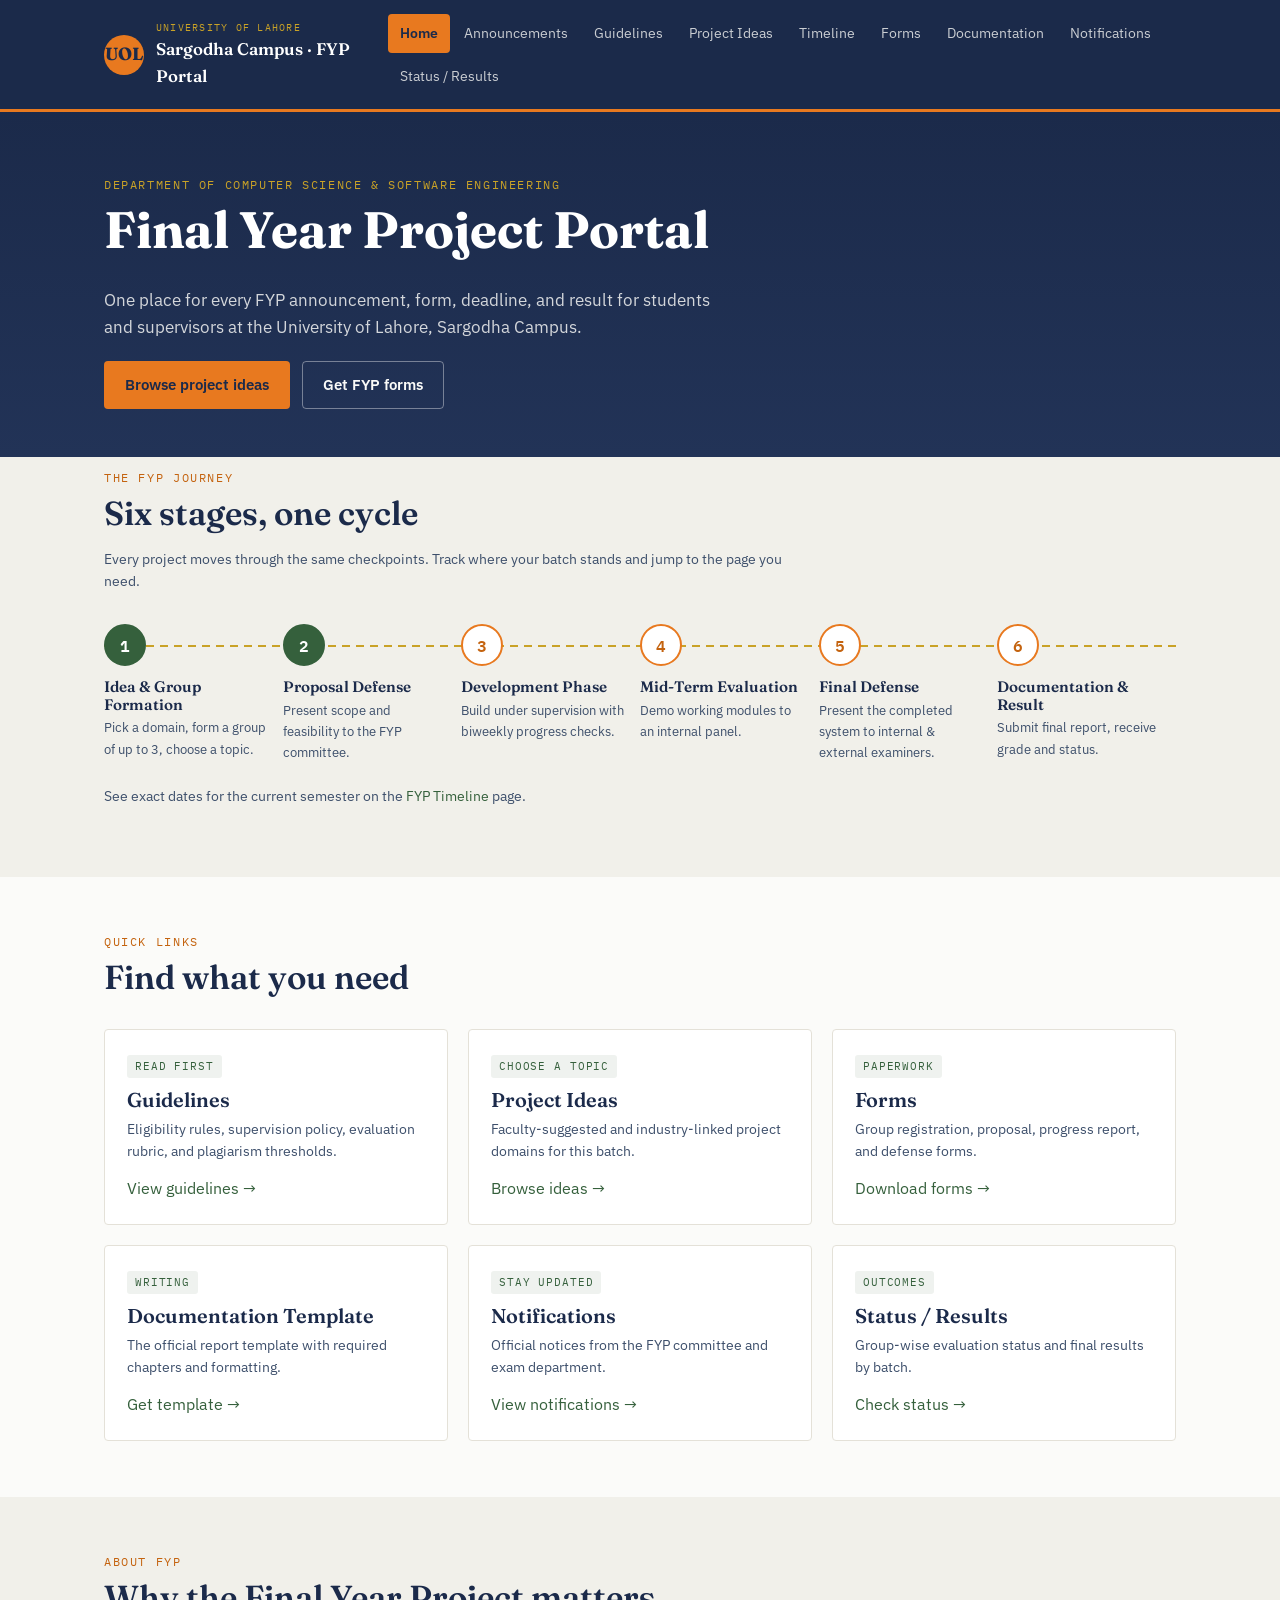
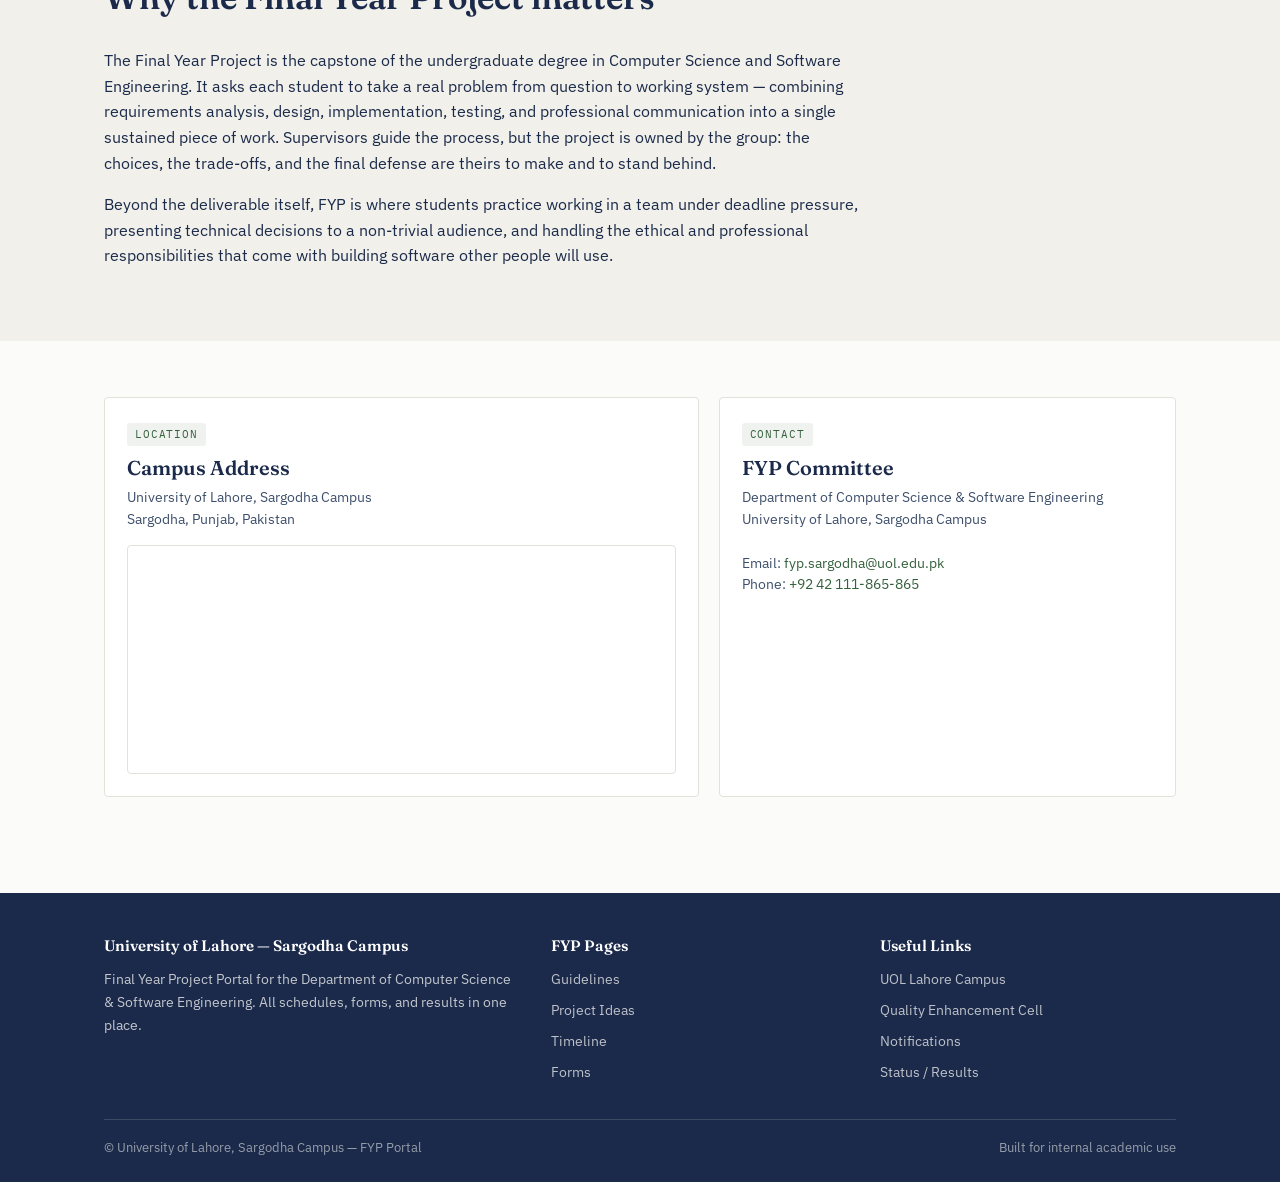
==== index.html @ 2bbf0681 "Add files via upload" ====
<!DOCTYPE html>
<html lang="en">
<head>
<meta charset="UTF-8">
<meta name="viewport" content="width=device-width, initial-scale=1.0">
<title>Final Year Project Portal | University of Lahore, Sargodha Campus</title>
<link rel="stylesheet" href="style.css">
</head>
<body>

<header class="site-header">
  <nav class="nav-bar">
    <a href="index.html" class="brand">
      <span class="brand-mark">UOL</span>
      <span class="brand-text">
        <span class="line1">University of Lahore</span>
        <span class="line2">Sargodha Campus · FYP Portal</span>
      </span>
    </a>
    <ul class="nav-links">
      <li><a href="index.html" class="active">Home</a></li>
      <li><a href="announcements.html">Announcements</a></li>
      <li><a href="guidelines.html">Guidelines</a></li>
      <li><a href="project-ideas.html">Project Ideas</a></li>
      <li><a href="timeline.html">Timeline</a></li>
      <li><a href="forms.html">Forms</a></li>
      <li><a href="documentation-template.html">Documentation</a></li>
      <li><a href="notifications.html">Notifications</a></li>
      <li><a href="results.html">Status / Results</a></li>
    </ul>
  </nav>
</header>

<section class="hero">
  <div class="container">
    <span class="eyebrow">Department of Computer Science &amp; Software Engineering</span>
    <h1>Final Year Project Portal</h1>
    <p class="lead">One place for every FYP announcement, form, deadline, and result for students and supervisors at the University of Lahore, Sargodha Campus.</p>
    <div class="hero-actions">
      <a href="project-ideas.html" class="btn btn-citrus">Browse project ideas</a>
      <a href="forms.html" class="btn btn-outline">Get FYP forms</a>
    </div>
  </div>
</section>

<section class="rail-section section-alt">
  <div class="container">
    <div class="section-head">
      <span class="eyebrow">The FYP journey</span>
      <h2 class="mt-0">Six stages, one cycle</h2>
      <p class="small-note">Every project moves through the same checkpoints. Track where your batch stands and jump to the page you need.</p>
    </div>
    <div class="rail">
      <div class="rail-stage done">
        <div class="rail-node">1</div>
        <h4>Idea &amp; Group Formation</h4>
        <p>Pick a domain, form a group of up to 3, choose a topic.</p>
      </div>
      <div class="rail-stage done">
        <div class="rail-node">2</div>
        <h4>Proposal Defense</h4>
        <p>Present scope and feasibility to the FYP committee.</p>
      </div>
      <div class="rail-stage">
        <div class="rail-node">3</div>
        <h4>Development Phase</h4>
        <p>Build under supervision with biweekly progress checks.</p>
      </div>
      <div class="rail-stage">
        <div class="rail-node">4</div>
        <h4>Mid-Term Evaluation</h4>
        <p>Demo working modules to an internal panel.</p>
      </div>
      <div class="rail-stage">
        <div class="rail-node">5</div>
        <h4>Final Defense</h4>
        <p>Present the completed system to internal &amp; external examiners.</p>
      </div>
      <div class="rail-stage">
        <div class="rail-node">6</div>
        <h4>Documentation &amp; Result</h4>
        <p>Submit final report, receive grade and status.</p>
      </div>
    </div>
    <p class="small-note" style="margin-top:16px;">See exact dates for the current semester on the <a href="timeline.html">FYP Timeline</a> page.</p>
  </div>
</section>

<section class="section">
  <div class="container">
    <div class="section-head">
      <span class="eyebrow">Quick links</span>
      <h2 class="mt-0">Find what you need</h2>
    </div>
    <div class="grid">
      <div class="card">
        <span class="tag">Read first</span>
        <h3>Guidelines</h3>
        <p class="small-note">Eligibility rules, supervision policy, evaluation rubric, and plagiarism thresholds.</p>
        <a href="guidelines.html">View guidelines &rarr;</a>
      </div>
      <div class="card">
        <span class="tag">Choose a topic</span>
        <h3>Project Ideas</h3>
        <p class="small-note">Faculty-suggested and industry-linked project domains for this batch.</p>
        <a href="project-ideas.html">Browse ideas &rarr;</a>
      </div>
      <div class="card">
        <span class="tag">Paperwork</span>
        <h3>Forms</h3>
        <p class="small-note">Group registration, proposal, progress report, and defense forms.</p>
        <a href="forms.html">Download forms &rarr;</a>
      </div>
      <div class="card">
        <span class="tag">Writing</span>
        <h3>Documentation Template</h3>
        <p class="small-note">The official report template with required chapters and formatting.</p>
        <a href="documentation-template.html">Get template &rarr;</a>
      </div>
      <div class="card">
        <span class="tag">Stay updated</span>
        <h3>Notifications</h3>
        <p class="small-note">Official notices from the FYP committee and exam department.</p>
        <a href="notifications.html">View notifications &rarr;</a>
      </div>
      <div class="card">
        <span class="tag">Outcomes</span>
        <h3>Status / Results</h3>
        <p class="small-note">Group-wise evaluation status and final results by batch.</p>
        <a href="results.html">Check status &rarr;</a>
      </div>
    </div>
  </div>
</section>

<section class="section section-alt">
  <div class="container">
    <div class="section-head">
      <span class="eyebrow">About FYP</span>
      <h2 class="mt-0">Why the Final Year Project matters</h2>
    </div>
    <p style="max-width:760px;">The Final Year Project is the capstone of the undergraduate degree in Computer Science and Software Engineering. It asks each student to take a real problem from question to working system — combining requirements analysis, design, implementation, testing, and professional communication into a single sustained piece of work. Supervisors guide the process, but the project is owned by the group: the choices, the trade-offs, and the final defense are theirs to make and to stand behind.</p>
    <p style="max-width:760px;">Beyond the deliverable itself, FYP is where students practice working in a team under deadline pressure, presenting technical decisions to a non-trivial audience, and handling the ethical and professional responsibilities that come with building software other people will use.</p>
  </div>
</section>

<section class="section">
  <div class="container">
    <div class="grid" style="grid-template-columns: 1.3fr 1fr;">
      <div class="card">
        <span class="tag">Location</span>
        <h3>Campus Address</h3>
        <p class="small-note">University of Lahore, Sargodha Campus<br>Sargodha, Punjab, Pakistan</p>
        <div class="table-wrap" style="margin-top:12px;">
          <iframe
            title="University of Lahore Sargodha Campus map"
            width="100%" height="220" style="border:0;"
            loading="lazy"
            src="https://maps.google.com/maps?q=University%20of%20Lahore%20Sargodha%20Campus&t=&z=14&ie=UTF8&iwloc=&output=embed">
          </iframe>
        </div>
      </div>
      <div class="card">
        <span class="tag">Contact</span>
        <h3>FYP Committee</h3>
        <p class="small-note">
          Department of Computer Science &amp; Software Engineering<br>
          University of Lahore, Sargodha Campus<br><br>
          Email: <a href="mailto:fyp.sargodha@uol.edu.pk">fyp.sargodha@uol.edu.pk</a><br>
          Phone: <a href="tel:+924211865865">+92 42 111-865-865</a>
        </p>
      </div>
    </div>
  </div>
</section>

<footer class="site-footer">
  <div class="container">
    <div class="footer-grid">
      <div>
        <h4>University of Lahore — Sargodha Campus</h4>
        <p style="font-size:0.9rem;">Final Year Project Portal for the Department of Computer Science &amp; Software Engineering. All schedules, forms, and results in one place.</p>
      </div>
      <div>
        <h4>FYP Pages</h4>
        <ul>
          <li><a href="guidelines.html">Guidelines</a></li>
          <li><a href="project-ideas.html">Project Ideas</a></li>
          <li><a href="timeline.html">Timeline</a></li>
          <li><a href="forms.html">Forms</a></li>
        </ul>
      </div>
      <div>
        <h4>Useful Links</h4>
        <ul>
          <li><a href="https://www.uol.edu.pk/" target="_blank" rel="noopener">UOL Lahore Campus</a></li>
          <li><a href="https://www.uol.edu.pk/services/core/qec" target="_blank" rel="noopener">Quality Enhancement Cell</a></li>
          <li><a href="notifications.html">Notifications</a></li>
          <li><a href="results.html">Status / Results</a></li>
        </ul>
      </div>
    </div>
    <div class="footer-bottom">
      <span>&copy; University of Lahore, Sargodha Campus — FYP Portal</span>
      <span>Built for internal academic use</span>
    </div>
  </div>
</footer>

</body>
</html>
---- style.css ----
/* ============================================================
   UOL Sargodha Campus — FYP Portal
   Design tokens: "Citrus Rail" identity
   ============================================================ */

@import url('https://fonts.googleapis.com/css2?family=Fraunces:opsz,wght@9..144,400;9..144,500;9..144,600;9..144,700&family=IBM+Plex+Sans:wght@400;500;600;700&family=IBM+Plex+Mono:wght@400;500&display=swap');

:root{
  --ink:      #1B2A4A;
  --ink-2:    #3D4F6B;
  --paper:    #FBFBF9;
  --paper-2:  #F1F0EA;
  --citrus:   #E8791F;
  --citrus-dark: #C4630F;
  --leaf:     #35603C;
  --gold:     #C9A227;
  --line:     #E4E1D8;
  --white:    #FFFFFF;

  --font-display: "Fraunces", serif;
  --font-body: "IBM Plex Sans", system-ui, sans-serif;
  --font-mono: "IBM Plex Mono", monospace;

  --radius: 4px;
  --max-w: 1120px;
}

*{ box-sizing: border-box; }
html{ scroll-behavior: smooth; }
body{
  margin:0;
  font-family: var(--font-body);
  color: var(--ink);
  background: var(--paper);
  line-height: 1.6;
  -webkit-font-smoothing: antialiased;
}
img{ max-width:100%; display:block; }
a{ color: var(--leaf); text-decoration: none; }
a:hover{ text-decoration: underline; }
a:focus-visible, button:focus-visible{ outline: 2px solid var(--citrus); outline-offset: 2px; }

h1,h2,h3,h4{
  font-family: var(--font-display);
  color: var(--ink);
  margin: 0 0 0.5em 0;
  line-height: 1.15;
  font-weight: 600;
}
h1{ font-size: clamp(2.1rem, 4vw, 3.4rem); font-weight: 700; }
h2{ font-size: clamp(1.5rem, 2.6vw, 2.1rem); }
h3{ font-size: 1.25rem; }
p{ margin: 0 0 1em 0; }

.eyebrow{
  font-family: var(--font-mono);
  font-size: 0.72rem;
  letter-spacing: 0.14em;
  text-transform: uppercase;
  color: var(--citrus-dark);
  display:block;
  margin-bottom: 0.6em;
}

.container{
  max-width: var(--max-w);
  margin: 0 auto;
  padding: 0 24px;
}

/* ---------------- Header / Nav ---------------- */
.site-header{
  background: var(--ink);
  color: var(--paper);
  position: sticky;
  top:0;
  z-index: 50;
  border-bottom: 3px solid var(--citrus);
}
.nav-bar{
  display:flex;
  align-items:center;
  justify-content: space-between;
  padding: 14px 24px;
  max-width: var(--max-w);
  margin: 0 auto;
  gap: 20px;
}
.brand{
  display:flex;
  align-items:center;
  gap: 12px;
  color: var(--white);
}
.brand:hover{ text-decoration:none; }
.brand-mark{
  width: 40px; height:40px;
  border-radius: 50%;
  background: var(--citrus);
  display:flex; align-items:center; justify-content:center;
  font-family: var(--font-display);
  font-weight:700;
  color: var(--ink);
  font-size: 1.1rem;
  flex-shrink:0;
}
.brand-text .line1{
  font-family: var(--font-mono);
  font-size: 0.65rem;
  letter-spacing: 0.12em;
  text-transform: uppercase;
  color: var(--gold);
  display:block;
}
.brand-text .line2{
  font-family: var(--font-display);
  font-weight: 600;
  font-size: 1.05rem;
  color: var(--white);
}
.nav-links{
  display:flex;
  flex-wrap: wrap;
  gap: 4px 2px;
  list-style:none;
  margin:0; padding:0;
  font-size: 0.88rem;
}
.nav-links a{
  color: rgba(251,251,249,0.78);
  padding: 8px 12px;
  border-radius: var(--radius);
  display:inline-block;
}
.nav-links a:hover{
  color: var(--white);
  text-decoration: none;
  background: rgba(255,255,255,0.08);
}
.nav-links a.active{
  color: var(--ink);
  background: var(--citrus);
  font-weight: 600;
}
.nav-toggle{ display:none; }

@media (max-width: 880px){
  .nav-bar{ flex-direction: column; align-items: flex-start; }
  .nav-links{ font-size: 0.82rem; }
}

/* ---------------- Hero ---------------- */
.hero{
  background: linear-gradient(180deg, var(--ink) 0%, #223357 100%);
  color: var(--paper);
  padding: 64px 0 48px;
}
.hero h1{ color: var(--white); max-width: 760px; }
.hero .eyebrow{ color: var(--gold); }
.hero p.lead{
  color: rgba(251,251,249,0.82);
  max-width: 620px;
  font-size: 1.08rem;
}
.hero-actions{ display:flex; gap:12px; flex-wrap:wrap; margin-top: 20px; }

.btn{
  display:inline-block;
  font-family: var(--font-body);
  font-weight: 600;
  font-size: 0.92rem;
  padding: 11px 20px;
  border-radius: var(--radius);
  border: 1px solid transparent;
  cursor:pointer;
}
.btn:hover{ text-decoration:none; }
.btn-citrus{ background: var(--citrus); color: var(--ink); }
.btn-citrus:hover{ background: var(--white); }
.btn-outline{ background: transparent; color: var(--paper); border-color: rgba(251,251,249,0.4); }
.btn-outline:hover{ border-color: var(--white); background: rgba(255,255,255,0.06); }

/* ---------------- Citrus Rail (signature stepper) ---------------- */
.rail-section{ padding: 12px 0 56px; }
.rail{
  display:flex;
  gap: 0;
  position:relative;
  margin-top: 8px;
  overflow-x:auto;
  padding-bottom: 6px;
}
.rail::before{
  content:"";
  position:absolute;
  top: 21px; left: 0; right:0;
  height: 2px;
  background: repeating-linear-gradient(90deg, var(--gold) 0 8px, transparent 8px 14px);
  z-index:0;
}
.rail-stage{
  flex: 1 0 150px;
  position: relative;
  z-index:1;
  padding: 0 14px 0 0;
  text-align:left;
}
.rail-node{
  width: 42px; height:42px;
  border-radius: 50%;
  background: var(--white);
  border: 2px solid var(--citrus);
  display:flex; align-items:center; justify-content:center;
  font-family: var(--font-mono);
  font-weight:600;
  color: var(--citrus-dark);
  margin-bottom: 12px;
}
.rail-stage.done .rail-node{ background: var(--leaf); border-color: var(--leaf); color: var(--white); }
.rail-stage h4{ font-size: 0.95rem; margin-bottom: 4px; color: var(--ink); }
.rail-stage p{ font-size: 0.83rem; color: var(--ink-2); margin:0; }

/* ---------------- Sections / Cards ---------------- */
.section{ padding: 56px 0; }
.section-alt{ background: var(--paper-2); }
.section-head{ max-width: 680px; margin-bottom: 32px; }

.grid{
  display:grid;
  gap: 20px;
  grid-template-columns: repeat(auto-fit, minmax(260px, 1fr));
}
.card{
  background: var(--white);
  border: 1px solid var(--line);
  border-radius: var(--radius);
  padding: 22px;
}
.card h3{ margin-bottom: 8px; }
.card .tag{
  font-family: var(--font-mono);
  font-size: 0.68rem;
  letter-spacing: 0.08em;
  text-transform: uppercase;
  color: var(--leaf);
  background: rgba(53,96,60,0.08);
  padding: 3px 8px;
  border-radius: 3px;
  display:inline-block;
  margin-bottom: 10px;
}

/* ---------------- Announcement list ---------------- */
.notice{
  border-left: 3px solid var(--citrus);
  background: var(--white);
  border: 1px solid var(--line);
  border-left-width: 3px;
  border-left-color: var(--citrus);
  padding: 18px 20px;
  margin-bottom: 14px;
  border-radius: var(--radius);
}
.notice .date{
  font-family: var(--font-mono);
  font-size: 0.75rem;
  color: var(--ink-2);
  display:block;
  margin-bottom: 6px;
}
.notice.urgent{ border-left-color: #B4472A; }
.notice.urgent .tag{ color:#B4472A; background: rgba(180,71,42,0.08); }

/* ---------------- Table ---------------- */
table{ width:100%; border-collapse: collapse; background: var(--white); }
th, td{
  text-align:left;
  padding: 12px 14px;
  border-bottom: 1px solid var(--line);
  font-size: 0.92rem;
}
th{
  font-family: var(--font-mono);
  font-size: 0.72rem;
  letter-spacing: 0.08em;
  text-transform: uppercase;
  color: var(--ink-2);
  background: var(--paper-2);
}
.table-wrap{ border: 1px solid var(--line); border-radius: var(--radius); overflow: hidden; overflow-x:auto; }

/* ---------------- Forms list ---------------- */
.doc-row{
  display:flex;
  align-items:center;
  justify-content:space-between;
  gap: 16px;
  padding: 16px 20px;
  background: var(--white);
  border: 1px solid var(--line);
  border-radius: var(--radius);
  margin-bottom: 10px;
}
.doc-row .doc-name{ font-weight:600; }
.doc-row .doc-meta{ font-family: var(--font-mono); font-size: 0.75rem; color: var(--ink-2); }

/* ---------------- Footer ---------------- */
.site-footer{
  background: var(--ink);
  color: rgba(251,251,249,0.75);
  padding: 44px 0 24px;
  margin-top: 40px;
}
.footer-grid{
  display:grid;
  grid-template-columns: 1.4fr 1fr 1fr;
  gap: 32px;
  margin-bottom: 28px;
}
.site-footer h4{ color: var(--white); font-size: 0.95rem; margin-bottom: 12px; }
.site-footer a{ color: rgba(251,251,249,0.72); }
.site-footer a:hover{ color: var(--citrus); }
.site-footer ul{ list-style:none; padding:0; margin:0; }
.site-footer li{ margin-bottom: 8px; font-size: 0.9rem; }
.footer-bottom{
  border-top: 1px solid rgba(251,251,249,0.15);
  padding-top: 18px;
  font-size: 0.8rem;
  display:flex;
  justify-content:space-between;
  flex-wrap:wrap;
  gap: 8px;
  color: rgba(251,251,249,0.55);
}
@media (max-width: 760px){
  .footer-grid{ grid-template-columns: 1fr; }
}

/* ---------------- Utility ---------------- */
.mt-0{ margin-top:0; }
.small-note{ font-size: 0.85rem; color: var(--ink-2); }
.badge{
  display:inline-block;
  font-family: var(--font-mono);
  font-size: 0.7rem;
  padding: 3px 9px;
  border-radius: 999px;
  background: rgba(232,121,31,0.12);
  color: var(--citrus-dark);
  font-weight:600;
}
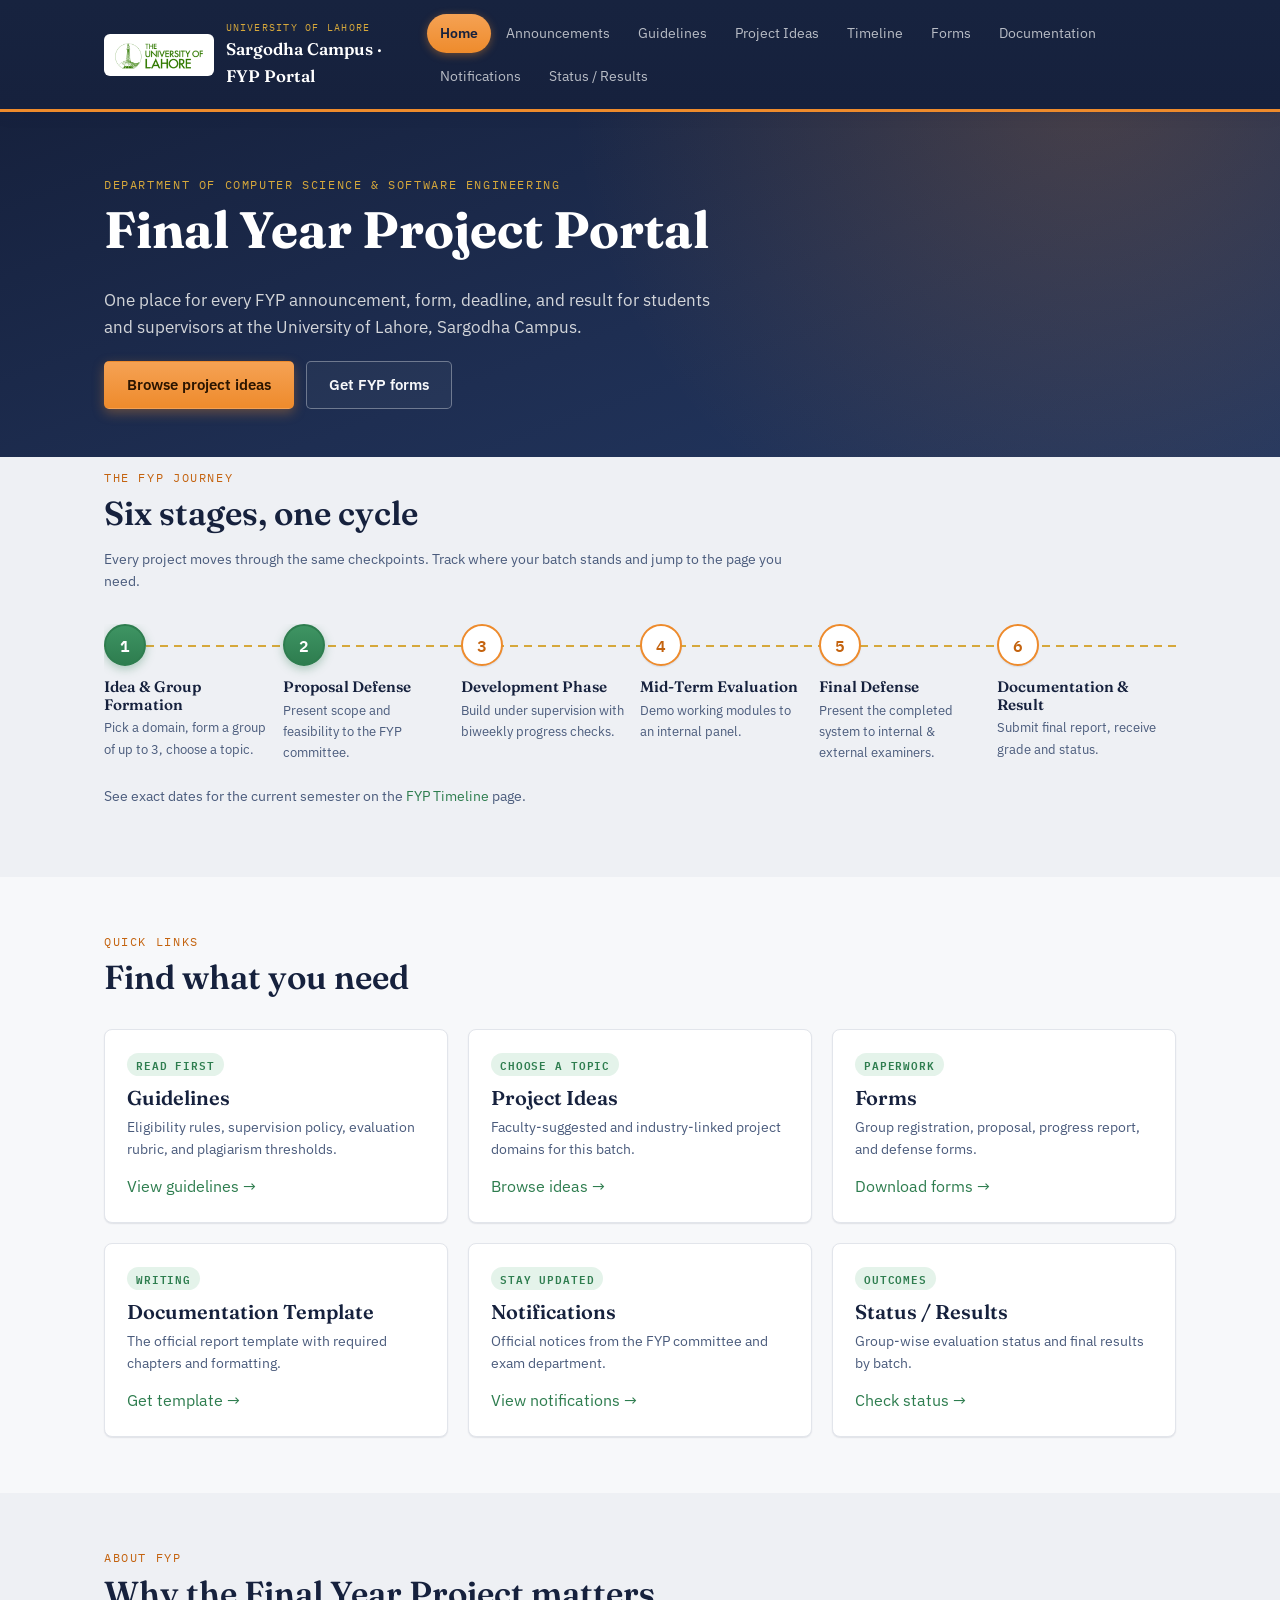
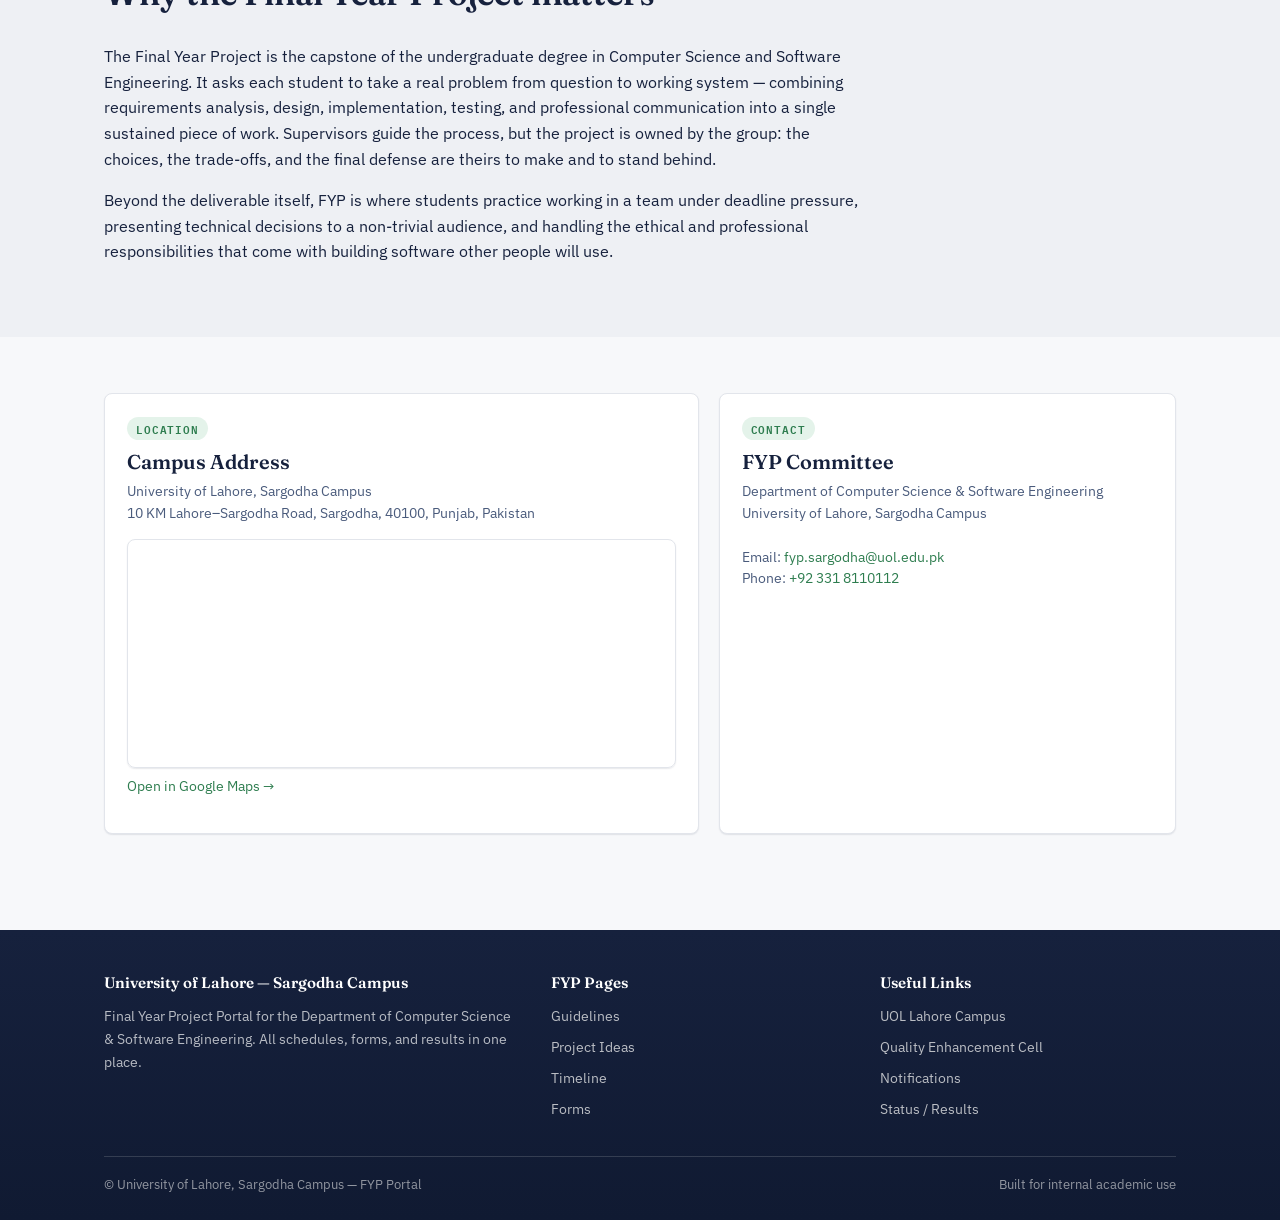
==== commit cad349f8: "Add files via upload" ====
--- a/index.html
+++ b/index.html
@@ -4,6 +4,7 @@
 <meta charset="UTF-8">
 <meta name="viewport" content="width=device-width, initial-scale=1.0">
 <title>Final Year Project Portal | University of Lahore, Sargodha Campus</title>
+<link rel="icon" type="image/png" href="uol-logo.png">
 <link rel="stylesheet" href="style.css">
 </head>
 <body>
@@ -11,7 +12,7 @@
 <header class="site-header">
   <nav class="nav-bar">
     <a href="index.html" class="brand">
-      <span class="brand-mark">UOL</span>
+      <img src="uol-logo.png" alt="University of Lahore logo" class="brand-logo">
       <span class="brand-text">
         <span class="line1">University of Lahore</span>
         <span class="line2">Sargodha Campus · FYP Portal</span>
@@ -150,15 +151,16 @@
       <div class="card">
         <span class="tag">Location</span>
         <h3>Campus Address</h3>
-        <p class="small-note">University of Lahore, Sargodha Campus<br>Sargodha, Punjab, Pakistan</p>
+        <p class="small-note">University of Lahore, Sargodha Campus<br>10 KM Lahore–Sargodha Road, Sargodha, 40100, Punjab, Pakistan</p>
         <div class="table-wrap" style="margin-top:12px;">
           <iframe
             title="University of Lahore Sargodha Campus map"
             width="100%" height="220" style="border:0;"
             loading="lazy"
-            src="https://maps.google.com/maps?q=University%20of%20Lahore%20Sargodha%20Campus&t=&z=14&ie=UTF8&iwloc=&output=embed">
+            src="https://maps.google.com/maps?q=32.0409021,72.8407004+(University+of+Lahore+-+Sargodha+Campus)&t=&z=15&ie=UTF8&iwloc=&output=embed">
           </iframe>
         </div>
+        <p class="small-note" style="margin-top:8px;"><a href="https://www.google.com/maps/place/?q=place_id:ChIJmw1TgcF3ITkR59lR_Ycf8s4" target="_blank" rel="noopener">Open in Google Maps &rarr;</a></p>
       </div>
       <div class="card">
         <span class="tag">Contact</span>
@@ -167,7 +169,7 @@
           Department of Computer Science &amp; Software Engineering<br>
           University of Lahore, Sargodha Campus<br><br>
           Email: <a href="mailto:fyp.sargodha@uol.edu.pk">fyp.sargodha@uol.edu.pk</a><br>
-          Phone: <a href="tel:+924211865865">+92 42 111-865-865</a>
+          Phone: <a href="tel:+923318110112">+92 331 8110112</a>
         </p>
       </div>
     </div>
--- a/style.css
+++ b/style.css
@@ -6,23 +6,35 @@
 @import url('https://fonts.googleapis.com/css2?family=Fraunces:opsz,wght@9..144,400;9..144,500;9..144,600;9..144,700&family=IBM+Plex+Sans:wght@400;500;600;700&family=IBM+Plex+Mono:wght@400;500&display=swap');
 
 :root{
-  --ink:      #1B2A4A;
-  --ink-2:    #3D4F6B;
-  --paper:    #FBFBF9;
-  --paper-2:  #F1F0EA;
-  --citrus:   #E8791F;
+  --ink:      #16213D;
+  --ink-2:    #4A5B7C;
+  --ink-soft: #7C8AA6;
+  --paper:    #F7F8FA;
+  --paper-2:  #EEF0F4;
+  --citrus:   #EE8B2C;
   --citrus-dark: #C4630F;
-  --leaf:     #35603C;
-  --gold:     #C9A227;
-  --line:     #E4E1D8;
+  --citrus-light: #FDF0E1;
+  --leaf:     #2E7D4F;
+  --leaf-light: #E4F3EA;
+  --gold:     #D6A83B;
+  --red:      #C4433A;
+  --red-light: #FBEAE8;
+  --blue:     #3866C9;
+  --blue-light:#EAF0FD;
+  --line:     #E2E5EB;
   --white:    #FFFFFF;
 
   --font-display: "Fraunces", serif;
   --font-body: "IBM Plex Sans", system-ui, sans-serif;
   --font-mono: "IBM Plex Mono", monospace;
 
-  --radius: 4px;
+  --radius: 8px;
+  --radius-sm: 5px;
   --max-w: 1120px;
+
+  --shadow-sm: 0 1px 2px rgba(22,33,61,0.06), 0 1px 1px rgba(22,33,61,0.04);
+  --shadow-md: 0 4px 14px rgba(22,33,61,0.08), 0 2px 4px rgba(22,33,61,0.05);
+  --shadow-lg: 0 12px 32px rgba(22,33,61,0.14), 0 4px 10px rgba(22,33,61,0.08);
 }
 
 *{ box-sizing: border-box; }
@@ -70,12 +82,13 @@
 
 /* ---------------- Header / Nav ---------------- */
 .site-header{
-  background: var(--ink);
+  background: linear-gradient(180deg, #17233F 0%, #16213D 100%);
   color: var(--paper);
   position: sticky;
   top:0;
   z-index: 50;
   border-bottom: 3px solid var(--citrus);
+  box-shadow: var(--shadow-md);
 }
 .nav-bar{
   display:flex;
@@ -93,16 +106,13 @@
   color: var(--white);
 }
 .brand:hover{ text-decoration:none; }
-.brand-mark{
-  width: 40px; height:40px;
-  border-radius: 50%;
-  background: var(--citrus);
-  display:flex; align-items:center; justify-content:center;
-  font-family: var(--font-display);
-  font-weight:700;
-  color: var(--ink);
-  font-size: 1.1rem;
+.brand-logo{
+  height: 42px;
+  width: auto;
   flex-shrink:0;
+  background: var(--white);
+  border-radius: 6px;
+  padding: 4px 8px;
 }
 .brand-text .line1{
   font-family: var(--font-mono);
@@ -127,20 +137,22 @@
   font-size: 0.88rem;
 }
 .nav-links a{
-  color: rgba(251,251,249,0.78);
-  padding: 8px 12px;
-  border-radius: var(--radius);
-  display:inline-block;
+  color: rgba(247,248,250,0.72);
+  padding: 8px 13px;
+  border-radius: 999px;
+  display:inline-block;
+  transition: background 0.15s ease, color 0.15s ease, box-shadow 0.15s ease;
 }
 .nav-links a:hover{
   color: var(--white);
   text-decoration: none;
-  background: rgba(255,255,255,0.08);
+  background: rgba(255,255,255,0.09);
 }
 .nav-links a.active{
   color: var(--ink);
-  background: var(--citrus);
-  font-weight: 600;
+  background: linear-gradient(180deg, #F5A254, var(--citrus));
+  font-weight: 600;
+  box-shadow: 0 2px 8px rgba(238,139,44,0.4);
 }
 .nav-toggle{ display:none; }
 
@@ -151,7 +163,9 @@
 
 /* ---------------- Hero ---------------- */
 .hero{
-  background: linear-gradient(180deg, var(--ink) 0%, #223357 100%);
+  background:
+    radial-gradient(circle at 85% -10%, rgba(238,139,44,0.20), transparent 45%),
+    linear-gradient(160deg, #16213D 0%, #1E2E52 55%, #223761 100%);
   color: var(--paper);
   padding: 64px 0 48px;
 }
@@ -169,16 +183,17 @@
   font-family: var(--font-body);
   font-weight: 600;
   font-size: 0.92rem;
-  padding: 11px 20px;
-  border-radius: var(--radius);
+  padding: 11px 22px;
+  border-radius: var(--radius-sm);
   border: 1px solid transparent;
   cursor:pointer;
-}
-.btn:hover{ text-decoration:none; }
-.btn-citrus{ background: var(--citrus); color: var(--ink); }
-.btn-citrus:hover{ background: var(--white); }
-.btn-outline{ background: transparent; color: var(--paper); border-color: rgba(251,251,249,0.4); }
-.btn-outline:hover{ border-color: var(--white); background: rgba(255,255,255,0.06); }
+  transition: transform 0.12s ease, box-shadow 0.12s ease, background 0.12s ease;
+}
+.btn:hover{ text-decoration:none; transform: translateY(-1px); }
+.btn-citrus{ background: linear-gradient(180deg, #F5A254, var(--citrus)); color: #2B1500; box-shadow: 0 4px 12px rgba(238,139,44,0.35); }
+.btn-citrus:hover{ box-shadow: 0 6px 18px rgba(238,139,44,0.45); }
+.btn-outline{ background: rgba(255,255,255,0.04); color: var(--paper); border-color: rgba(247,248,250,0.35); }
+.btn-outline:hover{ border-color: var(--white); background: rgba(255,255,255,0.1); }
 
 /* ---------------- Citrus Rail (signature stepper) ---------------- */
 .rail-section{ padding: 12px 0 56px; }
@@ -215,8 +230,9 @@
   font-weight:600;
   color: var(--citrus-dark);
   margin-bottom: 12px;
-}
-.rail-stage.done .rail-node{ background: var(--leaf); border-color: var(--leaf); color: var(--white); }
+  box-shadow: var(--shadow-sm);
+}
+.rail-stage.done .rail-node{ background: linear-gradient(180deg, #3E9463, var(--leaf)); border-color: var(--leaf); color: var(--white); box-shadow: 0 3px 10px rgba(46,125,79,0.35); }
 .rail-stage h4{ font-size: 0.95rem; margin-bottom: 4px; color: var(--ink); }
 .rail-stage p{ font-size: 0.83rem; color: var(--ink-2); margin:0; }
 
@@ -235,6 +251,13 @@
   border: 1px solid var(--line);
   border-radius: var(--radius);
   padding: 22px;
+  box-shadow: var(--shadow-sm);
+  transition: box-shadow 0.15s ease, transform 0.15s ease, border-color 0.15s ease;
+}
+.card:hover{
+  box-shadow: var(--shadow-md);
+  transform: translateY(-2px);
+  border-color: #D3D8E2;
 }
 .card h3{ margin-bottom: 8px; }
 .card .tag{
@@ -243,23 +266,23 @@
   letter-spacing: 0.08em;
   text-transform: uppercase;
   color: var(--leaf);
-  background: rgba(53,96,60,0.08);
-  padding: 3px 8px;
-  border-radius: 3px;
+  background: var(--leaf-light);
+  padding: 3px 9px;
+  border-radius: 999px;
   display:inline-block;
   margin-bottom: 10px;
+  font-weight: 600;
 }
 
 /* ---------------- Announcement list ---------------- */
 .notice{
-  border-left: 3px solid var(--citrus);
   background: var(--white);
   border: 1px solid var(--line);
-  border-left-width: 3px;
-  border-left-color: var(--citrus);
+  border-left: 4px solid var(--citrus);
   padding: 18px 20px;
   margin-bottom: 14px;
   border-radius: var(--radius);
+  box-shadow: var(--shadow-sm);
 }
 .notice .date{
   font-family: var(--font-mono);
@@ -267,15 +290,31 @@
   color: var(--ink-2);
   display:block;
   margin-bottom: 6px;
-}
-.notice.urgent{ border-left-color: #B4472A; }
-.notice.urgent .tag{ color:#B4472A; background: rgba(180,71,42,0.08); }
+  font-weight: 500;
+}
+.notice.urgent{ border-left-color: var(--red); background: linear-gradient(90deg, var(--red-light), var(--white) 18%); }
+.notice.urgent .tag{ color: var(--red); background: rgba(196,67,58,0.1); }
+
+/* ---------------- Status badges ---------------- */
+.status{
+  display:inline-block;
+  font-family: var(--font-mono);
+  font-size: 0.72rem;
+  font-weight: 600;
+  letter-spacing: 0.03em;
+  padding: 3px 10px;
+  border-radius: 999px;
+}
+.status-passed, .status-closed, .status-done{ background: var(--leaf-light); color: var(--leaf); }
+.status-pending, .status-progress, .status-upcoming{ background: var(--citrus-light); color: var(--citrus-dark); }
+.status-scheduled, .status-open, .status-awaiting{ background: var(--blue-light); color: var(--blue); }
+.status-late, .status-overdue{ background: var(--red-light); color: var(--red); }
 
 /* ---------------- Table ---------------- */
 table{ width:100%; border-collapse: collapse; background: var(--white); }
 th, td{
   text-align:left;
-  padding: 12px 14px;
+  padding: 13px 16px;
   border-bottom: 1px solid var(--line);
   font-size: 0.92rem;
 }
@@ -286,8 +325,12 @@
   text-transform: uppercase;
   color: var(--ink-2);
   background: var(--paper-2);
-}
-.table-wrap{ border: 1px solid var(--line); border-radius: var(--radius); overflow: hidden; overflow-x:auto; }
+  border-bottom: 1px solid #D8DCE4;
+}
+tbody tr{ transition: background 0.12s ease; }
+tbody tr:hover{ background: var(--paper-2); }
+tbody tr:last-child td{ border-bottom: none; }
+.table-wrap{ border: 1px solid var(--line); border-radius: var(--radius); overflow: hidden; overflow-x:auto; box-shadow: var(--shadow-sm); }
 
 /* ---------------- Forms list ---------------- */
 .doc-row{
@@ -300,14 +343,17 @@
   border: 1px solid var(--line);
   border-radius: var(--radius);
   margin-bottom: 10px;
-}
+  box-shadow: var(--shadow-sm);
+  transition: box-shadow 0.15s ease;
+}
+.doc-row:hover{ box-shadow: var(--shadow-md); }
 .doc-row .doc-name{ font-weight:600; }
 .doc-row .doc-meta{ font-family: var(--font-mono); font-size: 0.75rem; color: var(--ink-2); }
 
 /* ---------------- Footer ---------------- */
 .site-footer{
-  background: var(--ink);
-  color: rgba(251,251,249,0.75);
+  background: linear-gradient(180deg, #16213D 0%, #101A32 100%);
+  color: rgba(247,248,250,0.72);
   padding: 44px 0 24px;
   margin-top: 40px;
 }
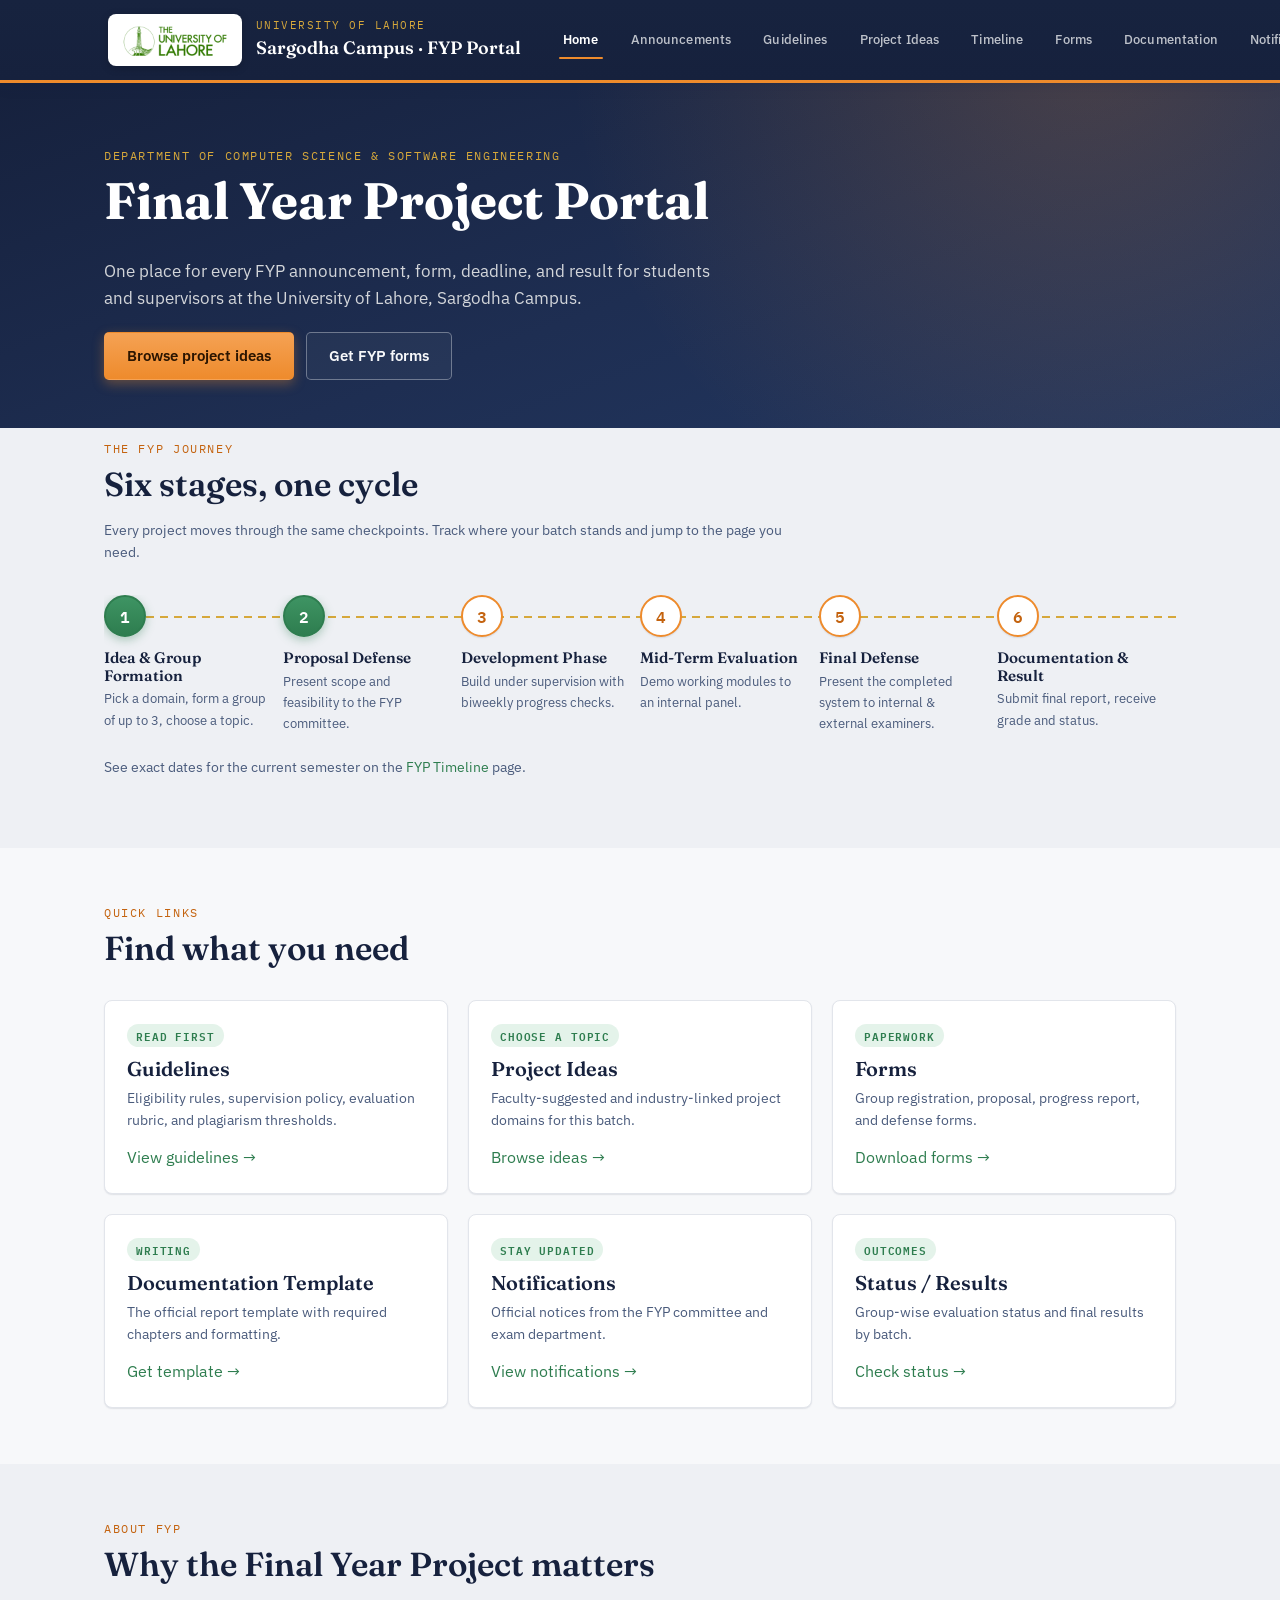
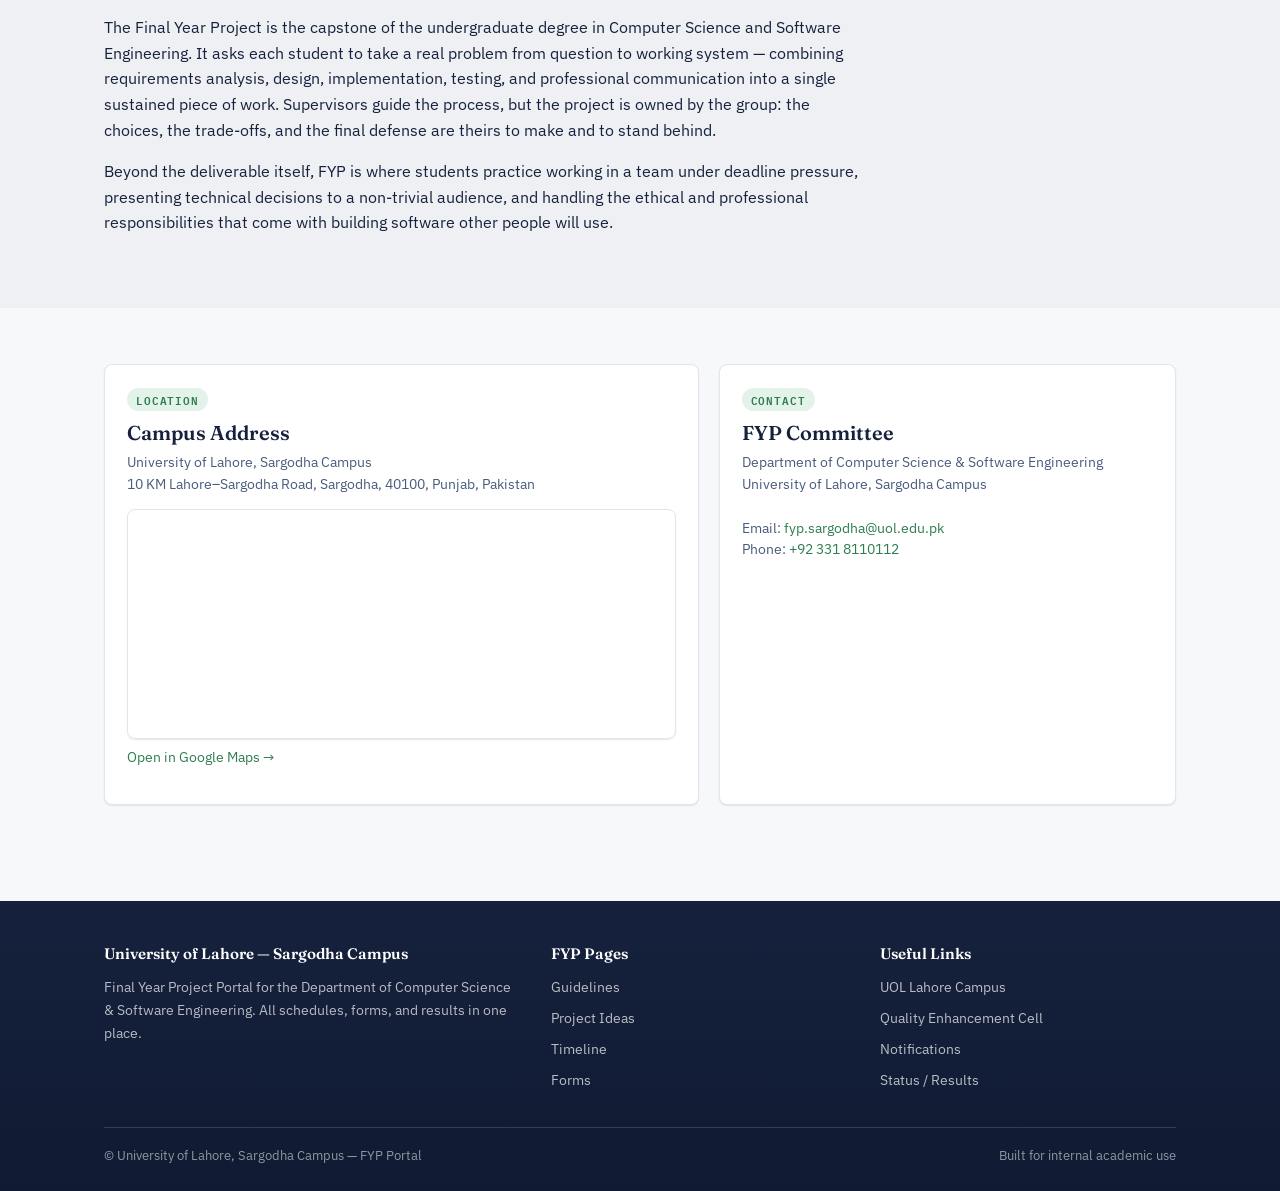
==== commit 94f4abc7: "Add files via upload" ====
--- a/index.html
+++ b/index.html
@@ -18,6 +18,7 @@
         <span class="line2">Sargodha Campus · FYP Portal</span>
       </span>
     </a>
+    <button class="nav-toggle" aria-label="Toggle menu"><span></span></button>
     <ul class="nav-links">
       <li><a href="index.html" class="active">Home</a></li>
       <li><a href="announcements.html">Announcements</a></li>
@@ -209,5 +210,6 @@
   </div>
 </footer>
 
+<script src="script.js"></script>
 </body>
 </html>
--- a/style.css
+++ b/style.css
@@ -94,71 +94,131 @@
   display:flex;
   align-items:center;
   justify-content: space-between;
-  padding: 14px 24px;
+  padding: 14px 28px;
   max-width: var(--max-w);
   margin: 0 auto;
-  gap: 20px;
+  gap: 28px;
+  min-height: 68px;
 }
 .brand{
   display:flex;
   align-items:center;
-  gap: 12px;
+  gap: 14px;
   color: var(--white);
+  flex-shrink: 0;
 }
 .brand:hover{ text-decoration:none; }
 .brand-logo{
-  height: 42px;
+  height: 52px;
   width: auto;
   flex-shrink:0;
   background: var(--white);
-  border-radius: 6px;
-  padding: 4px 8px;
-}
+  border-radius: 8px;
+  padding: 6px 12px;
+  box-shadow: 0 2px 8px rgba(0,0,0,0.18);
+}
+.brand-text{ display:flex; flex-direction: column; }
 .brand-text .line1{
   font-family: var(--font-mono);
-  font-size: 0.65rem;
-  letter-spacing: 0.12em;
+  font-size: 0.66rem;
+  letter-spacing: 0.14em;
   text-transform: uppercase;
   color: var(--gold);
   display:block;
+  white-space: nowrap;
 }
 .brand-text .line2{
   font-family: var(--font-display);
   font-weight: 600;
-  font-size: 1.05rem;
+  font-size: 1.12rem;
   color: var(--white);
-}
+  white-space: nowrap;
+}
+
+.nav-toggle{
+  display:none;
+  background: rgba(255,255,255,0.08);
+  border: 1px solid rgba(255,255,255,0.18);
+  border-radius: var(--radius-sm);
+  width: 42px; height: 38px;
+  cursor: pointer;
+  flex-shrink:0;
+  align-items:center;
+  justify-content:center;
+}
+.nav-toggle span, .nav-toggle::before, .nav-toggle::after{
+  content:"";
+  display:block;
+  width: 20px; height: 2px;
+  background: var(--white);
+  border-radius: 2px;
+  position: relative;
+}
+.nav-toggle span{ margin: 5px 0; }
+
 .nav-links{
   display:flex;
-  flex-wrap: wrap;
-  gap: 4px 2px;
+  align-items:center;
+  gap: 4px;
   list-style:none;
   margin:0; padding:0;
-  font-size: 0.88rem;
-}
+  font-size: 0.83rem;
+  flex-wrap: nowrap;
+}
+.nav-links li{ position:relative; }
 .nav-links a{
-  color: rgba(247,248,250,0.72);
-  padding: 8px 13px;
-  border-radius: 999px;
+  color: rgba(247,248,250,0.75);
+  padding: 10px 4px;
   display:inline-block;
-  transition: background 0.15s ease, color 0.15s ease, box-shadow 0.15s ease;
+  white-space: nowrap;
+  font-weight: 500;
+  letter-spacing: 0.01em;
+  text-decoration: none;
+  position: relative;
+  transition: color 0.15s ease;
+}
+.nav-links li{ margin: 0 10px; }
+.nav-links a::after{
+  content:"";
+  position:absolute;
+  left:0; right:0; bottom: 2px;
+  height: 2px;
+  background: var(--citrus);
+  border-radius: 2px;
+  transform: scaleX(0);
+  transform-origin: center;
+  transition: transform 0.2s ease;
 }
 .nav-links a:hover{
   color: var(--white);
-  text-decoration: none;
-  background: rgba(255,255,255,0.09);
-}
+}
+.nav-links a:hover::after{ transform: scaleX(1); }
 .nav-links a.active{
-  color: var(--ink);
-  background: linear-gradient(180deg, #F5A254, var(--citrus));
-  font-weight: 600;
-  box-shadow: 0 2px 8px rgba(238,139,44,0.4);
-}
-.nav-toggle{ display:none; }
-
-@media (max-width: 880px){
-  .nav-bar{ flex-direction: column; align-items: flex-start; }
-  .nav-links{ font-size: 0.82rem; }
+  color: var(--white);
+  font-weight: 600;
+}
+.nav-links a.active::after{ transform: scaleX(1); }
+
+@media (max-width: 980px){
+  .nav-toggle{ display:flex; }
+  .nav-links{
+    display:none;
+    position: absolute;
+    top: 100%;
+    left:0; right:0;
+    background: #16213D;
+    flex-direction: column;
+    align-items: stretch;
+    padding: 8px 16px 16px;
+    box-shadow: var(--shadow-lg);
+    border-top: 1px solid rgba(255,255,255,0.08);
+  }
+  .nav-links.open{ display:flex; }
+  .nav-links li{ margin: 0; width:100%; }
+  .nav-links a{ padding: 12px 6px; width:100%; }
+  .nav-links a::after{ display:none; }
+  .nav-links a.active{ color: var(--citrus); }
+  .nav-bar{ position: relative; flex-wrap: wrap; }
 }
 
 /* ---------------- Hero ---------------- */
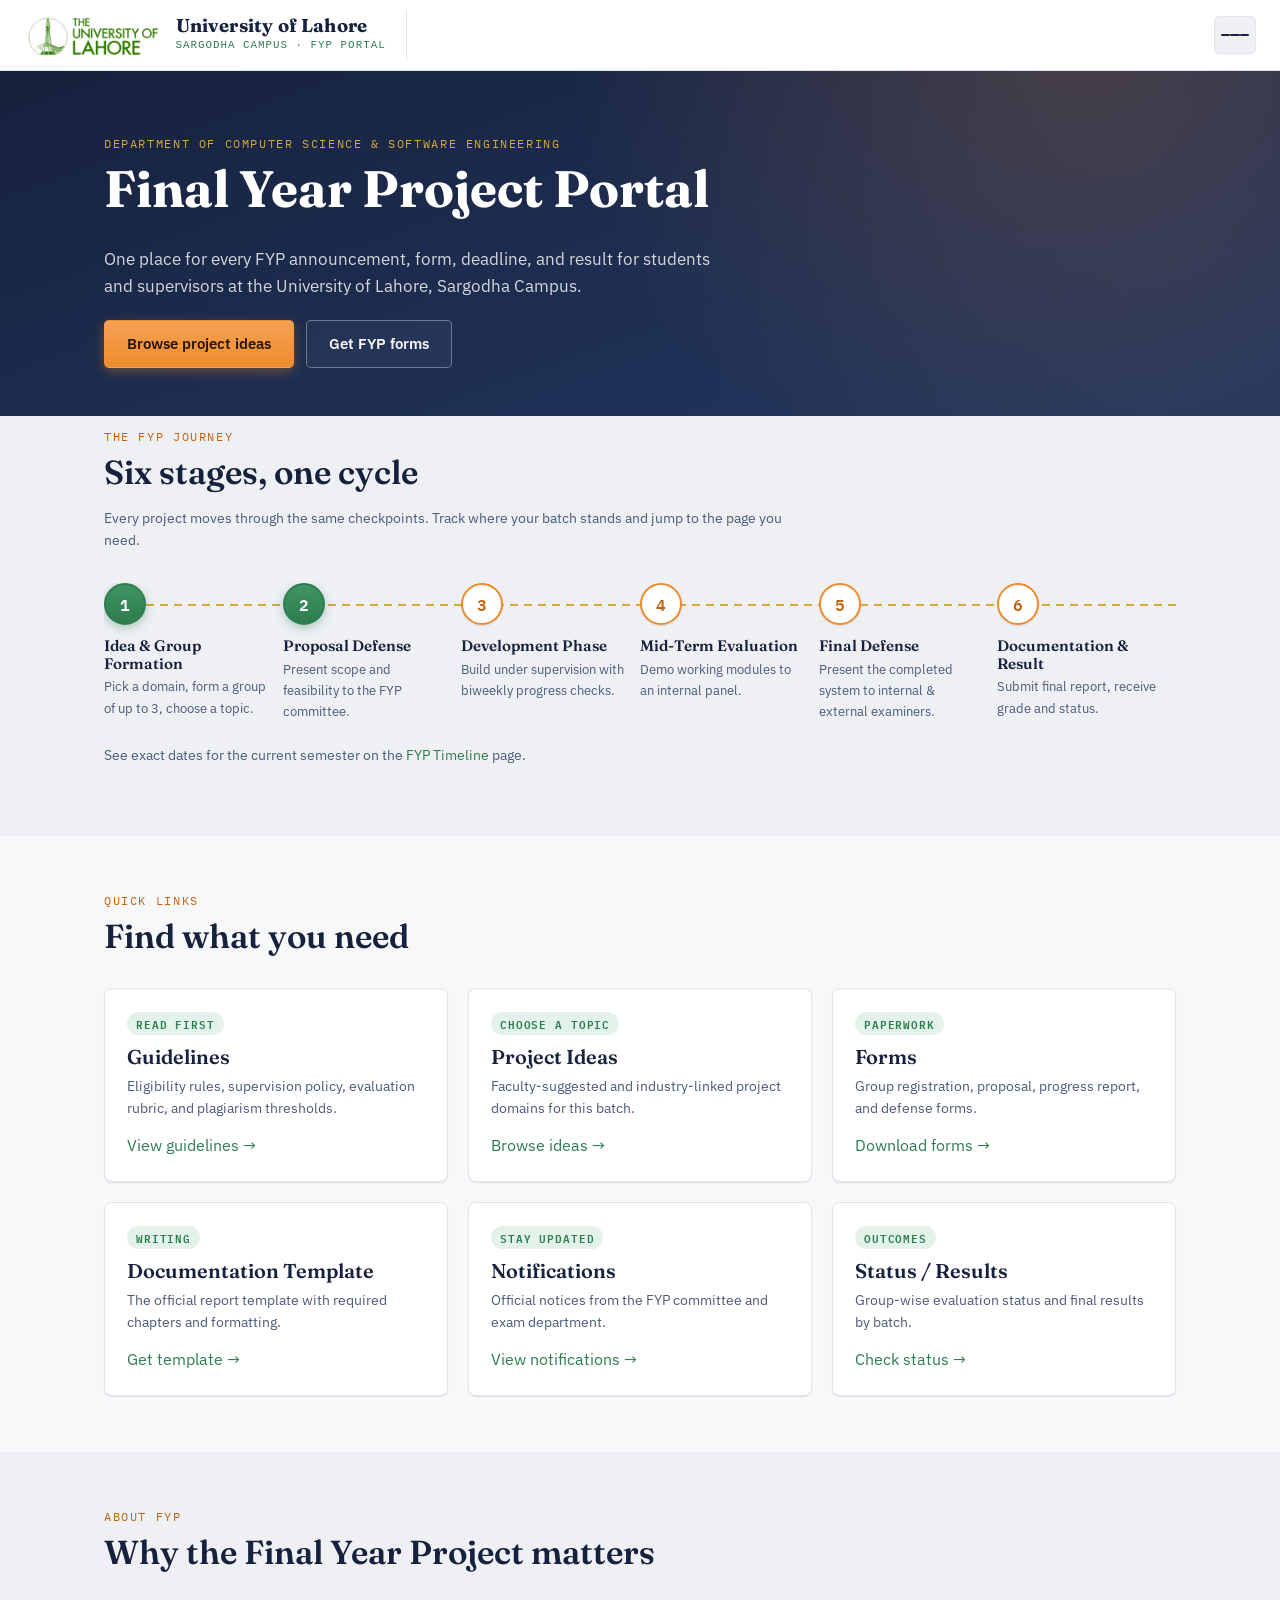
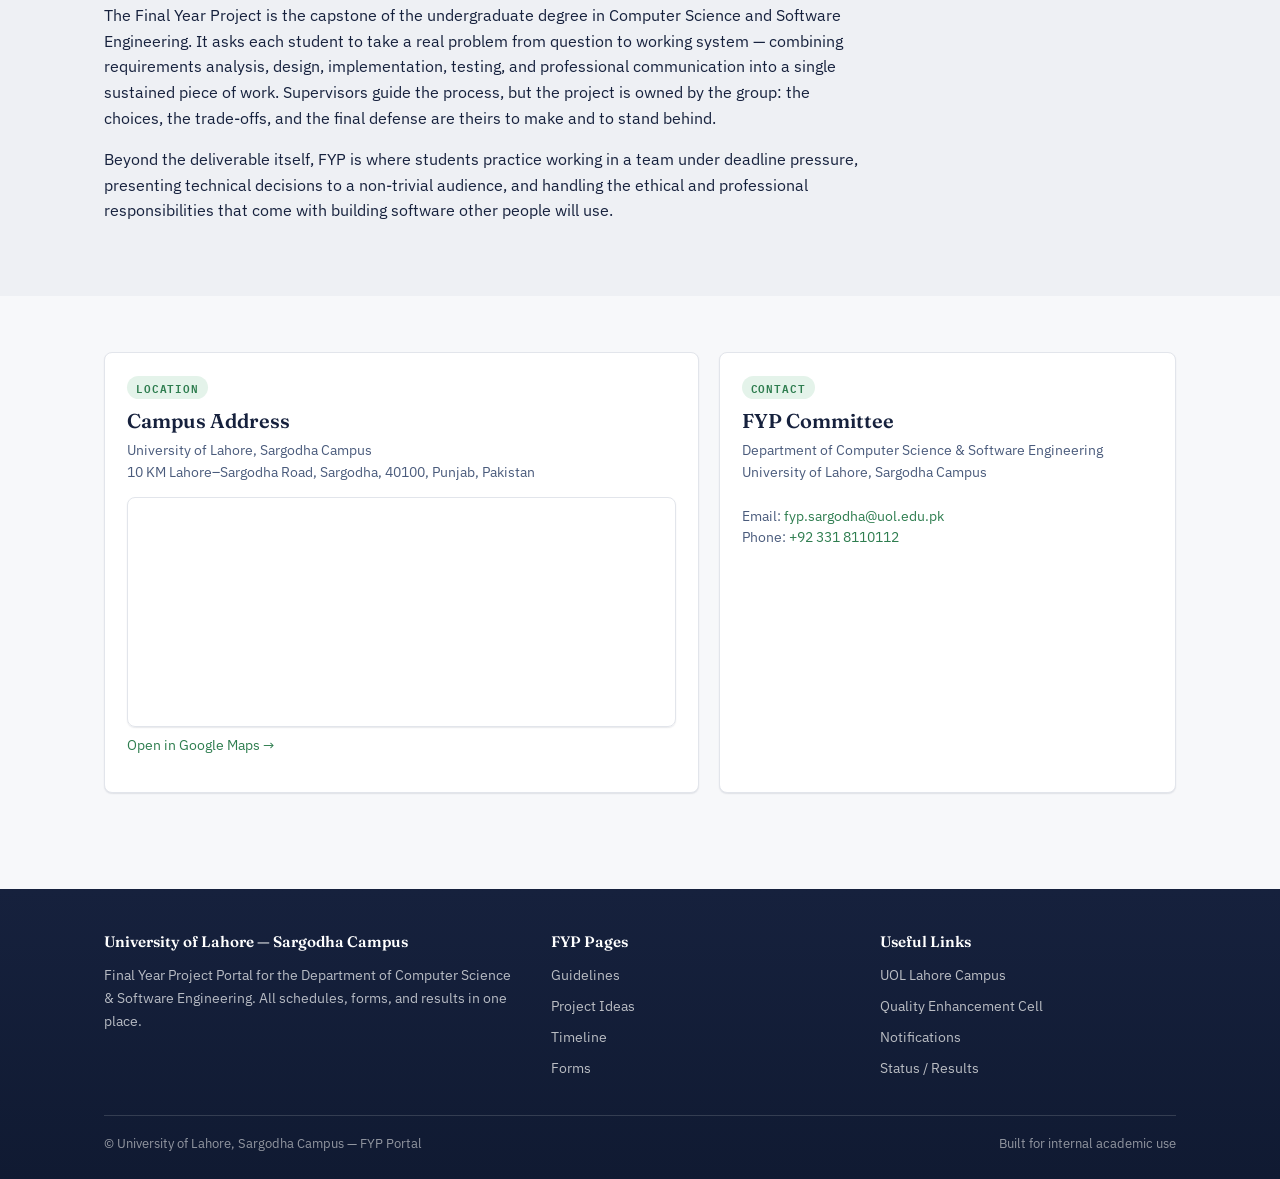
==== commit a0543d56: "Add files via upload" ====
--- a/index.html
+++ b/index.html
@@ -148,7 +148,7 @@
 
 <section class="section">
   <div class="container">
-    <div class="grid" style="grid-template-columns: 1.3fr 1fr;">
+    <div class="grid location-grid">
       <div class="card">
         <span class="tag">Location</span>
         <h3>Campus Address</h3>
--- a/style.css
+++ b/style.css
@@ -31,6 +31,7 @@
   --radius: 8px;
   --radius-sm: 5px;
   --max-w: 1120px;
+  --nav-max-w: 1400px;
 
   --shadow-sm: 0 1px 2px rgba(22,33,61,0.06), 0 1px 1px rgba(22,33,61,0.04);
   --shadow-md: 0 4px 14px rgba(22,33,61,0.08), 0 2px 4px rgba(22,33,61,0.05);
@@ -82,63 +83,66 @@
 
 /* ---------------- Header / Nav ---------------- */
 .site-header{
-  background: linear-gradient(180deg, #17233F 0%, #16213D 100%);
-  color: var(--paper);
+  background: var(--white);
+  color: var(--ink);
   position: sticky;
   top:0;
   z-index: 50;
-  border-bottom: 3px solid var(--citrus);
-  box-shadow: var(--shadow-md);
+  border-bottom: 1px solid var(--line);
+  box-shadow: 0 1px 0 rgba(22,33,61,0.02);
 }
 .nav-bar{
   display:flex;
   align-items:center;
   justify-content: space-between;
-  padding: 14px 28px;
-  max-width: var(--max-w);
+  padding: 10px 24px;
+  max-width: var(--nav-max-w);
   margin: 0 auto;
-  gap: 28px;
+  gap: 20px;
   min-height: 68px;
 }
 .brand{
   display:flex;
   align-items:center;
   gap: 14px;
-  color: var(--white);
+  color: var(--ink);
   flex-shrink: 0;
+  padding-right: 20px;
+  border-right: 1px solid var(--line);
 }
 .brand:hover{ text-decoration:none; }
 .brand-logo{
-  height: 52px;
+  height: 50px;
   width: auto;
   flex-shrink:0;
-  background: var(--white);
-  border-radius: 8px;
-  padding: 6px 12px;
-  box-shadow: 0 2px 8px rgba(0,0,0,0.18);
+  background: transparent;
+  border-radius: 0;
+  padding: 0;
 }
 .brand-text{ display:flex; flex-direction: column; }
 .brand-text .line1{
-  font-family: var(--font-mono);
-  font-size: 0.66rem;
-  letter-spacing: 0.14em;
+  font-family: var(--font-display);
+  font-weight: 700;
+  font-size: 1.16rem;
+  color: var(--ink);
+  letter-spacing: 0.01em;
+  white-space: nowrap;
+  line-height: 1.2;
+}
+.brand-text .line2{
+  font-family: var(--font-mono);
+  font-weight: 500;
+  font-size: 0.68rem;
+  letter-spacing: 0.09em;
   text-transform: uppercase;
-  color: var(--gold);
-  display:block;
-  white-space: nowrap;
-}
-.brand-text .line2{
-  font-family: var(--font-display);
-  font-weight: 600;
-  font-size: 1.12rem;
-  color: var(--white);
+  color: var(--leaf);
   white-space: nowrap;
 }
 
 .nav-toggle{
   display:none;
-  background: rgba(255,255,255,0.08);
-  border: 1px solid rgba(255,255,255,0.18);
+  background: var(--paper-2);
+  border: 1px solid var(--line);
   border-radius: var(--radius-sm);
   width: 42px; height: 38px;
   cursor: pointer;
@@ -150,7 +154,7 @@
   content:"";
   display:block;
   width: 20px; height: 2px;
-  background: var(--white);
+  background: var(--ink);
   border-radius: 2px;
   position: relative;
 }
@@ -159,66 +163,66 @@
 .nav-links{
   display:flex;
   align-items:center;
-  gap: 4px;
+  gap: 2px;
   list-style:none;
   margin:0; padding:0;
-  font-size: 0.83rem;
+  font-size: 0.82rem;
   flex-wrap: nowrap;
-}
-.nav-links li{ position:relative; }
+  flex: 1;
+}
+.nav-links li{ position:relative; margin: 0; }
 .nav-links a{
-  color: rgba(247,248,250,0.75);
-  padding: 10px 4px;
-  display:inline-block;
+  color: var(--ink-2);
+  padding: 9px 13px;
+  display:inline-flex;
+  align-items:center;
   white-space: nowrap;
   font-weight: 500;
   letter-spacing: 0.01em;
   text-decoration: none;
   position: relative;
-  transition: color 0.15s ease;
-}
-.nav-links li{ margin: 0 10px; }
-.nav-links a::after{
-  content:"";
-  position:absolute;
-  left:0; right:0; bottom: 2px;
-  height: 2px;
-  background: var(--citrus);
-  border-radius: 2px;
-  transform: scaleX(0);
-  transform-origin: center;
-  transition: transform 0.2s ease;
+  border-radius: 999px;
+  transition: color 0.15s ease, background 0.15s ease;
 }
 .nav-links a:hover{
-  color: var(--white);
-}
-.nav-links a:hover::after{ transform: scaleX(1); }
+  color: var(--ink);
+  background: var(--paper-2);
+  text-decoration: none;
+}
 .nav-links a.active{
-  color: var(--white);
+  color: var(--leaf);
   font-weight: 600;
-}
-.nav-links a.active::after{ transform: scaleX(1); }
-
-@media (max-width: 980px){
+  background: var(--leaf-light);
+}
+
+@media (max-width: 1400px){
   .nav-toggle{ display:flex; }
   .nav-links{
     display:none;
     position: absolute;
     top: 100%;
     left:0; right:0;
-    background: #16213D;
+    background: var(--white);
     flex-direction: column;
     align-items: stretch;
-    padding: 8px 16px 16px;
+    padding: 10px 16px 18px;
     box-shadow: var(--shadow-lg);
-    border-top: 1px solid rgba(255,255,255,0.08);
+    border-top: 1px solid var(--line);
+    gap: 2px;
   }
   .nav-links.open{ display:flex; }
   .nav-links li{ margin: 0; width:100%; }
-  .nav-links a{ padding: 12px 6px; width:100%; }
-  .nav-links a::after{ display:none; }
-  .nav-links a.active{ color: var(--citrus); }
+  .nav-links a{ padding: 12px 14px; width:100%; border-radius: var(--radius-sm); }
+  .nav-links a.active{ color: var(--leaf); }
   .nav-bar{ position: relative; flex-wrap: wrap; }
+}
+
+@media (max-width: 420px){
+  .brand{ gap: 10px; padding-right: 10px; border-right: none; min-width:0; flex-shrink: 1; }
+  .brand-logo{ height: 44px; }
+  .brand-text{ min-width:0; }
+  .brand-text .line1{ font-size: 1.02rem; white-space: normal; }
+  .brand-text .line2{ font-size: 0.6rem; white-space: normal; }
 }
 
 /* ---------------- Hero ---------------- */
@@ -304,7 +308,12 @@
 .grid{
   display:grid;
   gap: 20px;
-  grid-template-columns: repeat(auto-fit, minmax(260px, 1fr));
+  grid-template-columns: repeat(auto-fit, minmax(min(260px, 100%), 1fr));
+}
+.grid-wide{ grid-template-columns: repeat(auto-fit, minmax(min(300px, 100%), 1fr)); }
+.location-grid{ grid-template-columns: 1.3fr 1fr; }
+@media (max-width: 720px){
+  .location-grid{ grid-template-columns: 1fr; }
 }
 .card{
   background: var(--white);
@@ -409,6 +418,10 @@
 .doc-row:hover{ box-shadow: var(--shadow-md); }
 .doc-row .doc-name{ font-weight:600; }
 .doc-row .doc-meta{ font-family: var(--font-mono); font-size: 0.75rem; color: var(--ink-2); }
+@media (max-width: 360px){
+  .doc-row{ flex-direction: column; align-items: stretch; }
+  .doc-row .btn{ text-align:center; }
+}
 
 /* ---------------- Footer ---------------- */
 .site-footer{
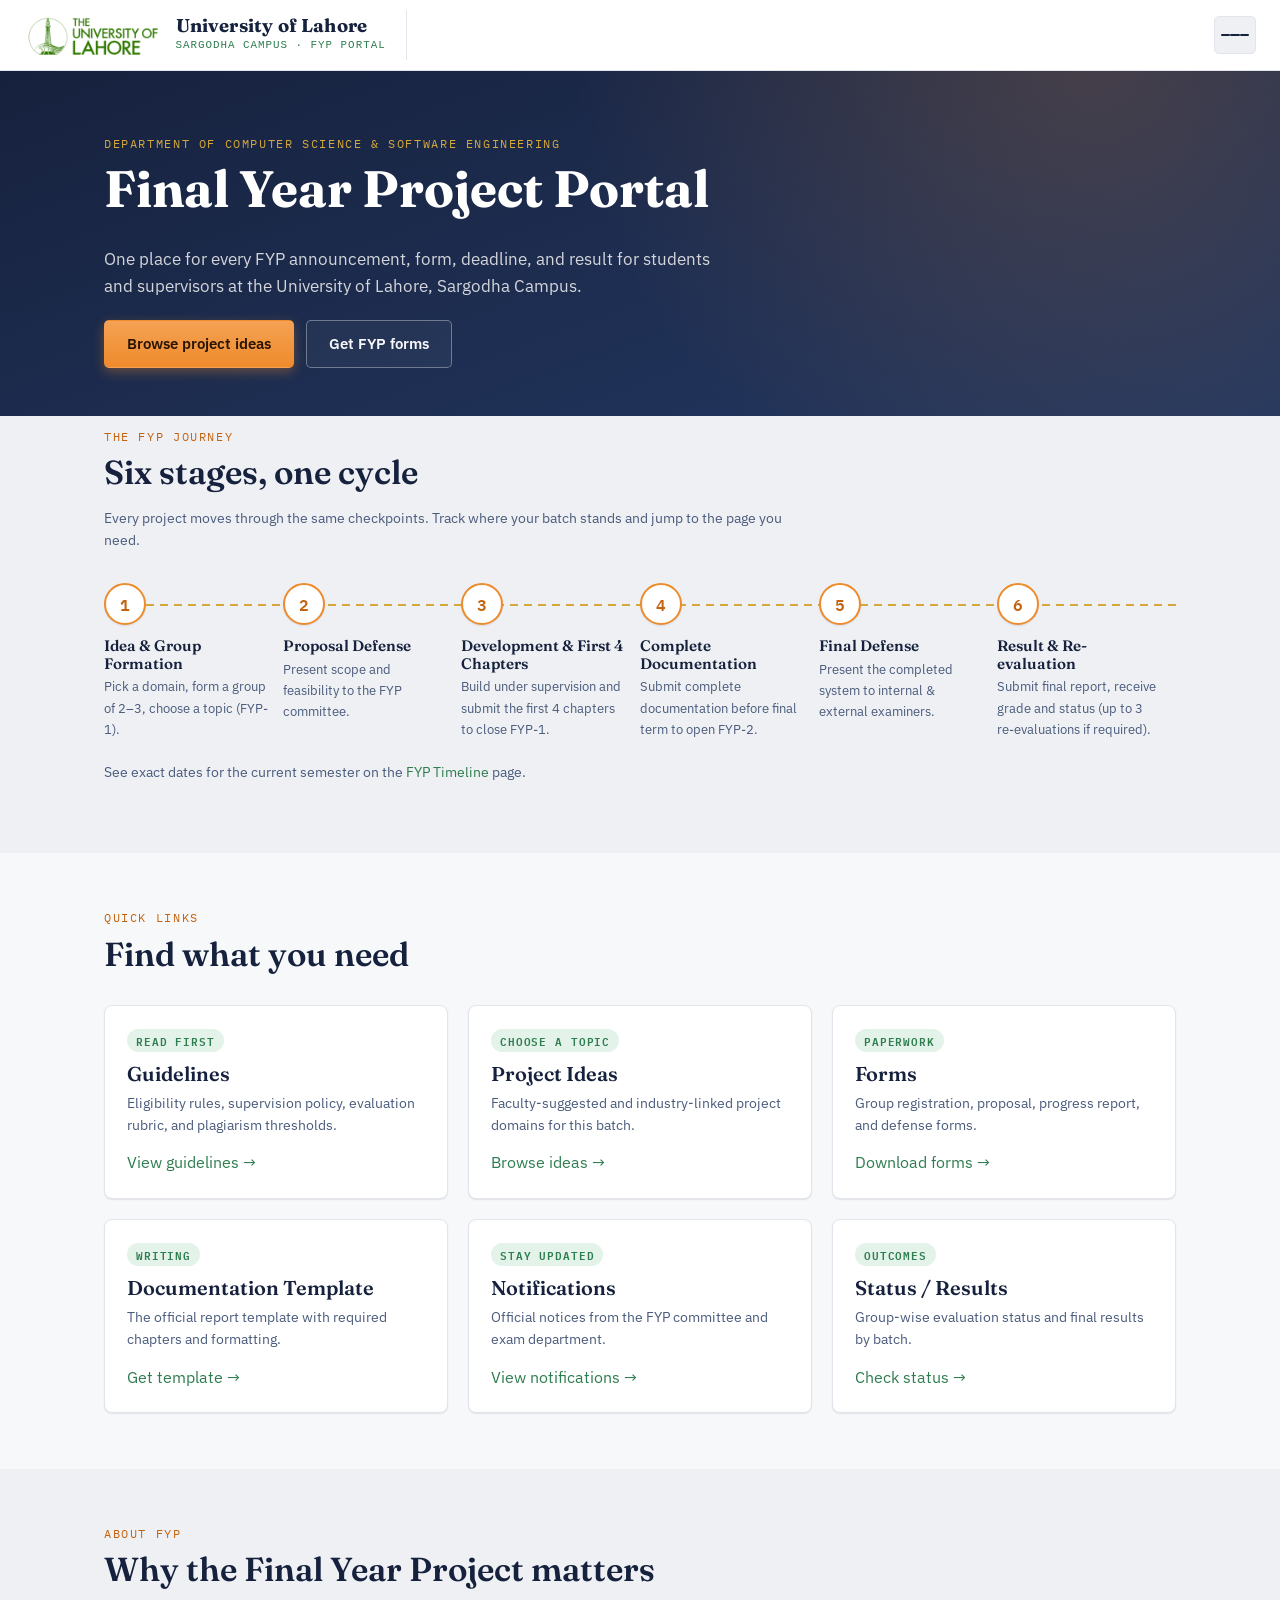
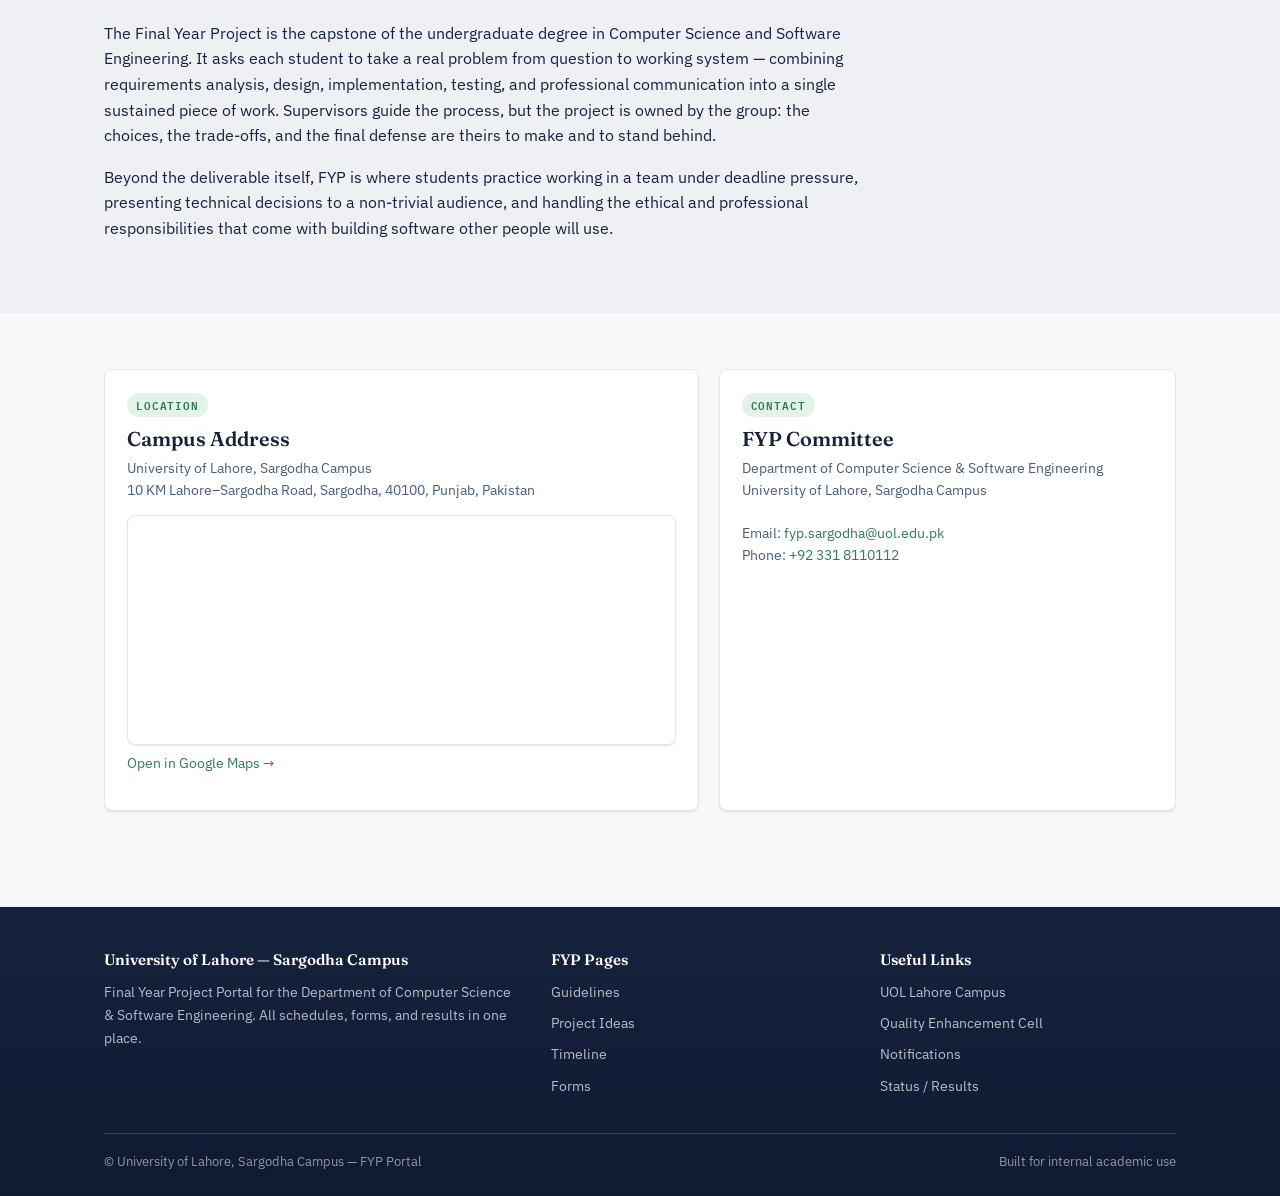
==== commit 0fd91dfd: "Add files via upload" ====
--- a/index.html
+++ b/index.html
@@ -53,25 +53,25 @@
       <p class="small-note">Every project moves through the same checkpoints. Track where your batch stands and jump to the page you need.</p>
     </div>
     <div class="rail">
-      <div class="rail-stage done">
+      <div class="rail-stage">
         <div class="rail-node">1</div>
         <h4>Idea &amp; Group Formation</h4>
-        <p>Pick a domain, form a group of up to 3, choose a topic.</p>
-      </div>
-      <div class="rail-stage done">
+        <p>Pick a domain, form a group of 2–3, choose a topic (FYP-1).</p>
+      </div>
+      <div class="rail-stage">
         <div class="rail-node">2</div>
         <h4>Proposal Defense</h4>
         <p>Present scope and feasibility to the FYP committee.</p>
       </div>
       <div class="rail-stage">
         <div class="rail-node">3</div>
-        <h4>Development Phase</h4>
-        <p>Build under supervision with biweekly progress checks.</p>
+        <h4>Development &amp; First 4 Chapters</h4>
+        <p>Build under supervision and submit the first 4 chapters to close FYP-1.</p>
       </div>
       <div class="rail-stage">
         <div class="rail-node">4</div>
-        <h4>Mid-Term Evaluation</h4>
-        <p>Demo working modules to an internal panel.</p>
+        <h4>Complete Documentation</h4>
+        <p>Submit complete documentation before final term to open FYP-2.</p>
       </div>
       <div class="rail-stage">
         <div class="rail-node">5</div>
@@ -80,8 +80,8 @@
       </div>
       <div class="rail-stage">
         <div class="rail-node">6</div>
-        <h4>Documentation &amp; Result</h4>
-        <p>Submit final report, receive grade and status.</p>
+        <h4>Result &amp; Re-evaluation</h4>
+        <p>Submit final report, receive grade and status (up to 3 re-evaluations if required).</p>
       </div>
     </div>
     <p class="small-note" style="margin-top:16px;">See exact dates for the current semester on the <a href="timeline.html">FYP Timeline</a> page.</p>
--- a/style.css
+++ b/style.css
@@ -39,7 +39,7 @@
 }
 
 *{ box-sizing: border-box; }
-html{ scroll-behavior: smooth; }
+html{ scroll-behavior: smooth; overflow-x: hidden; }
 body{
   margin:0;
   font-family: var(--font-body);
@@ -47,6 +47,7 @@
   background: var(--paper);
   line-height: 1.6;
   -webkit-font-smoothing: antialiased;
+  max-width: 100vw;
 }
 img{ max-width:100%; display:block; }
 a{ color: var(--leaf); text-decoration: none; }
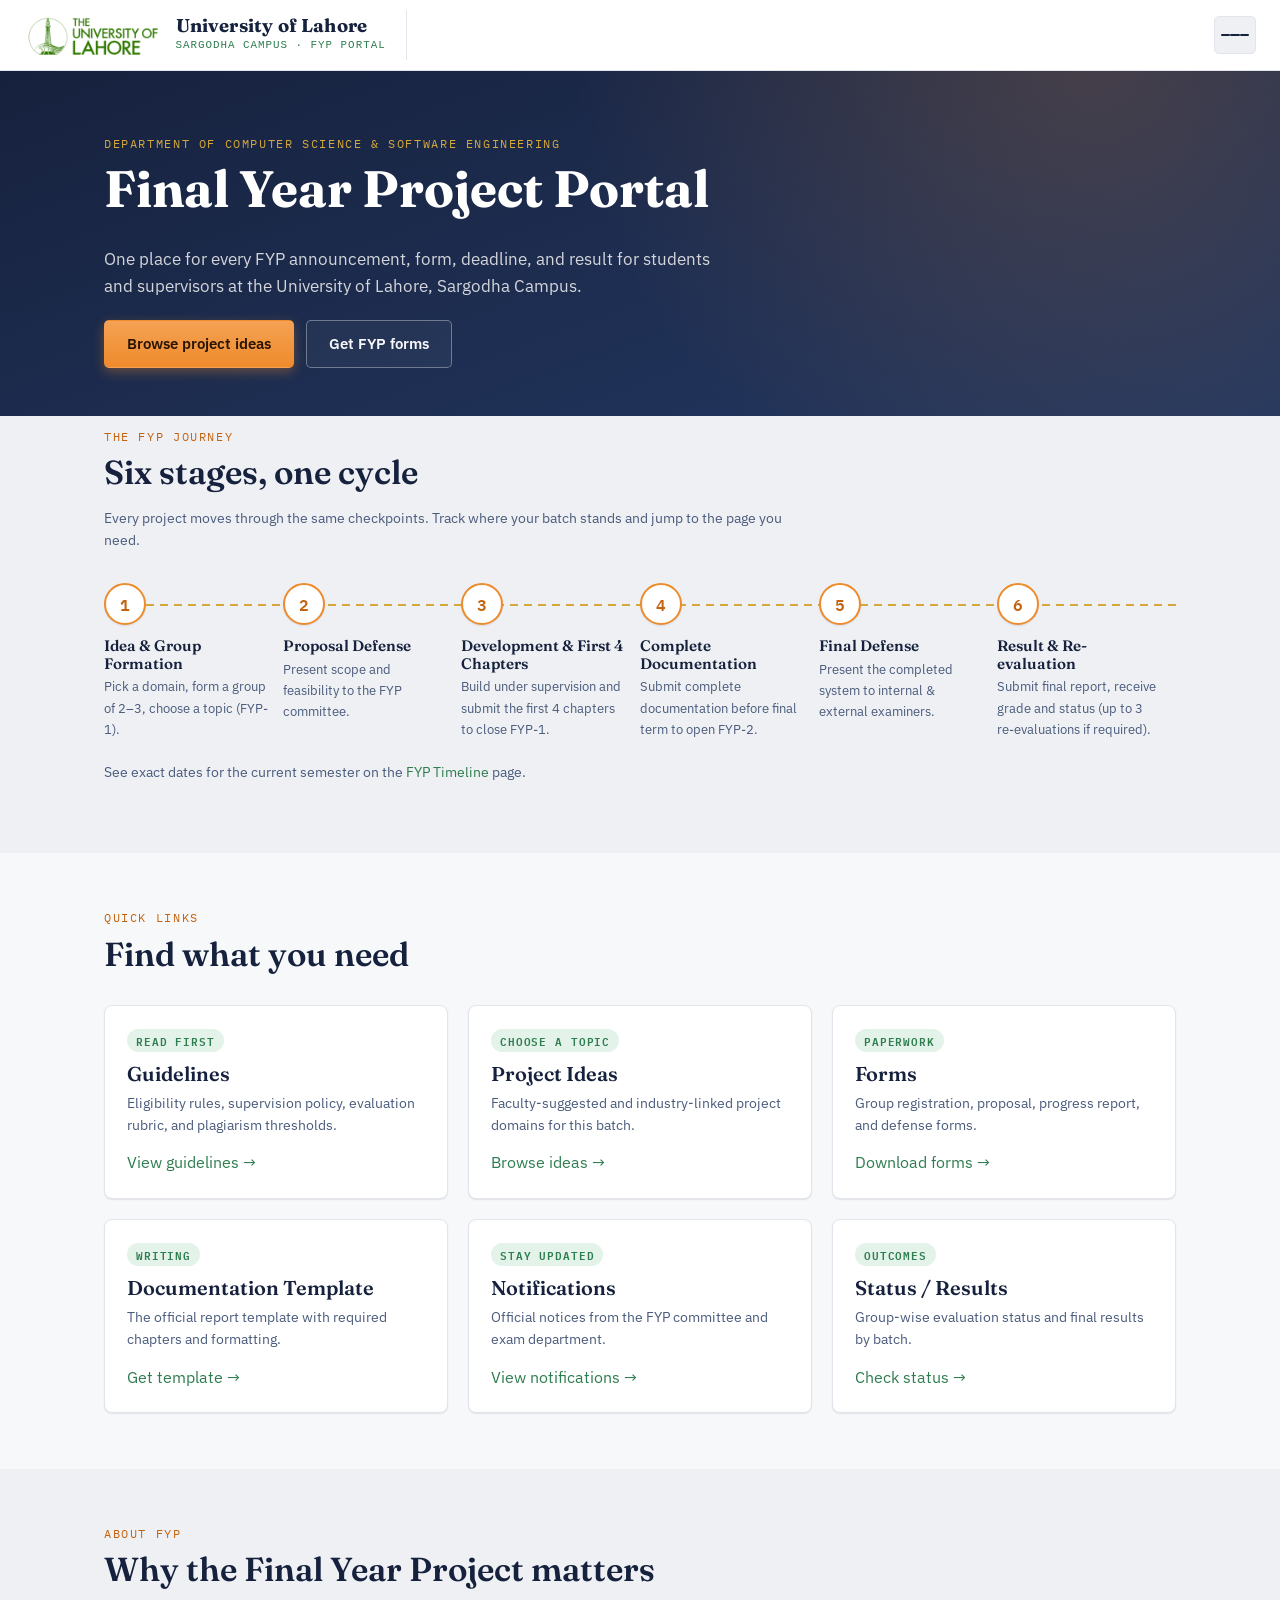
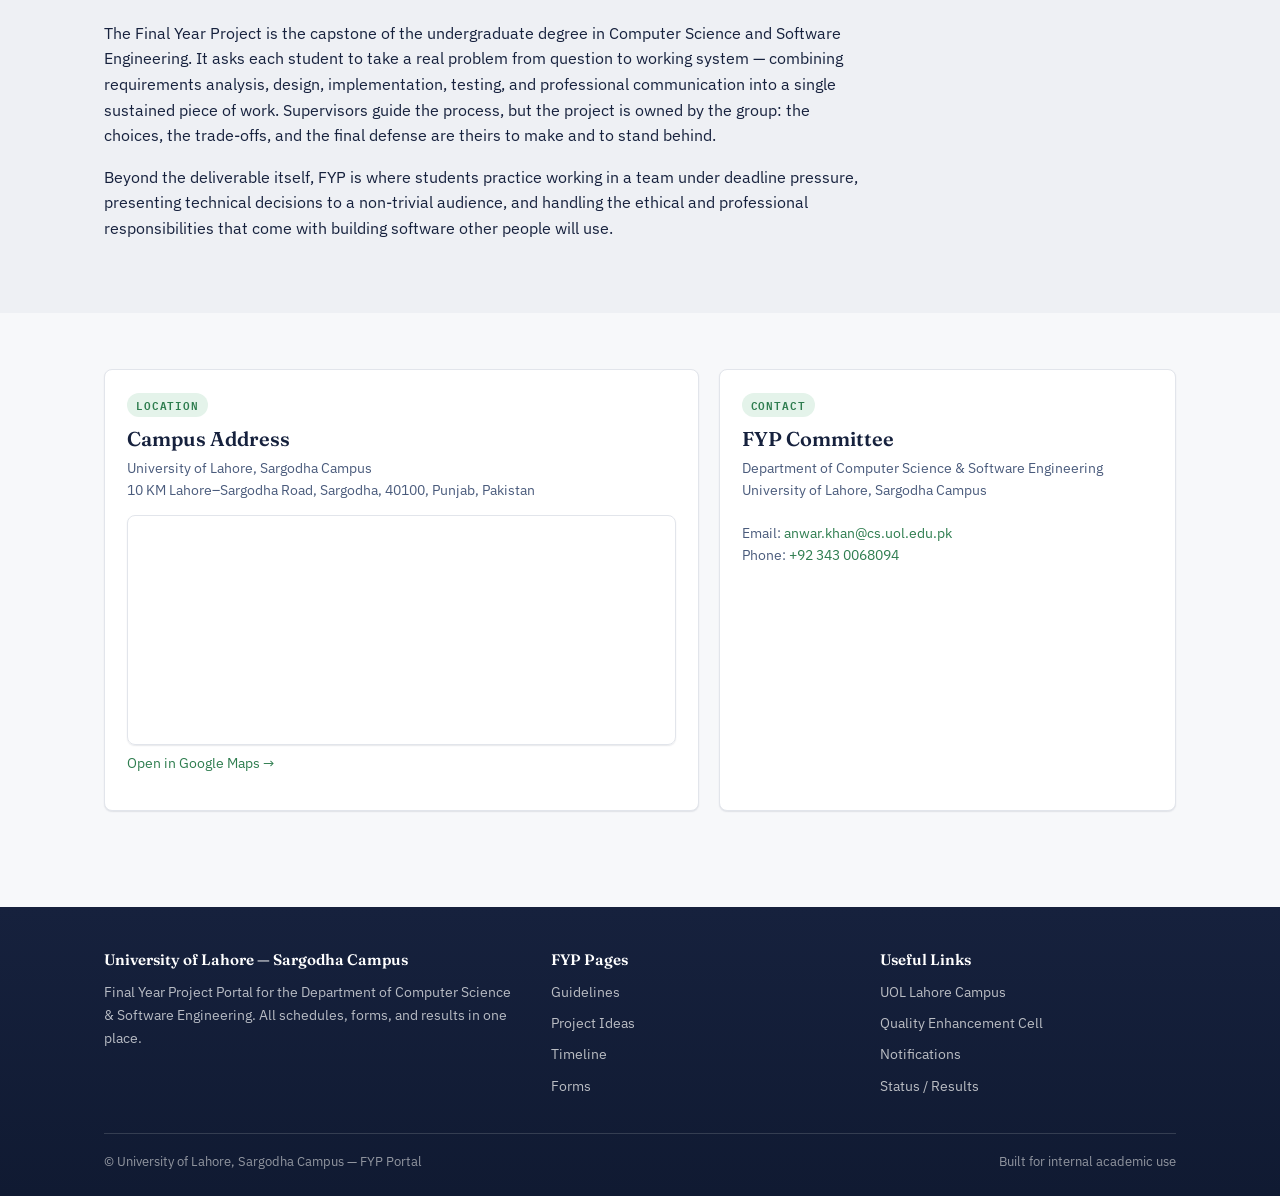
==== commit 85bd4d28: "Add files via upload" ====
--- a/index.html
+++ b/index.html
@@ -169,8 +169,8 @@
         <p class="small-note">
           Department of Computer Science &amp; Software Engineering<br>
           University of Lahore, Sargodha Campus<br><br>
-          Email: <a href="mailto:fyp.sargodha@uol.edu.pk">fyp.sargodha@uol.edu.pk</a><br>
-          Phone: <a href="tel:+923318110112">+92 331 8110112</a>
+          Email: <a href="mailto:anwar.khan@cs.uol.edu.pk">anwar.khan@cs.uol.edu.pk</a><br>
+          Phone: <a href="tel:+923430068094">+92 343 0068094</a>
         </p>
       </div>
     </div>
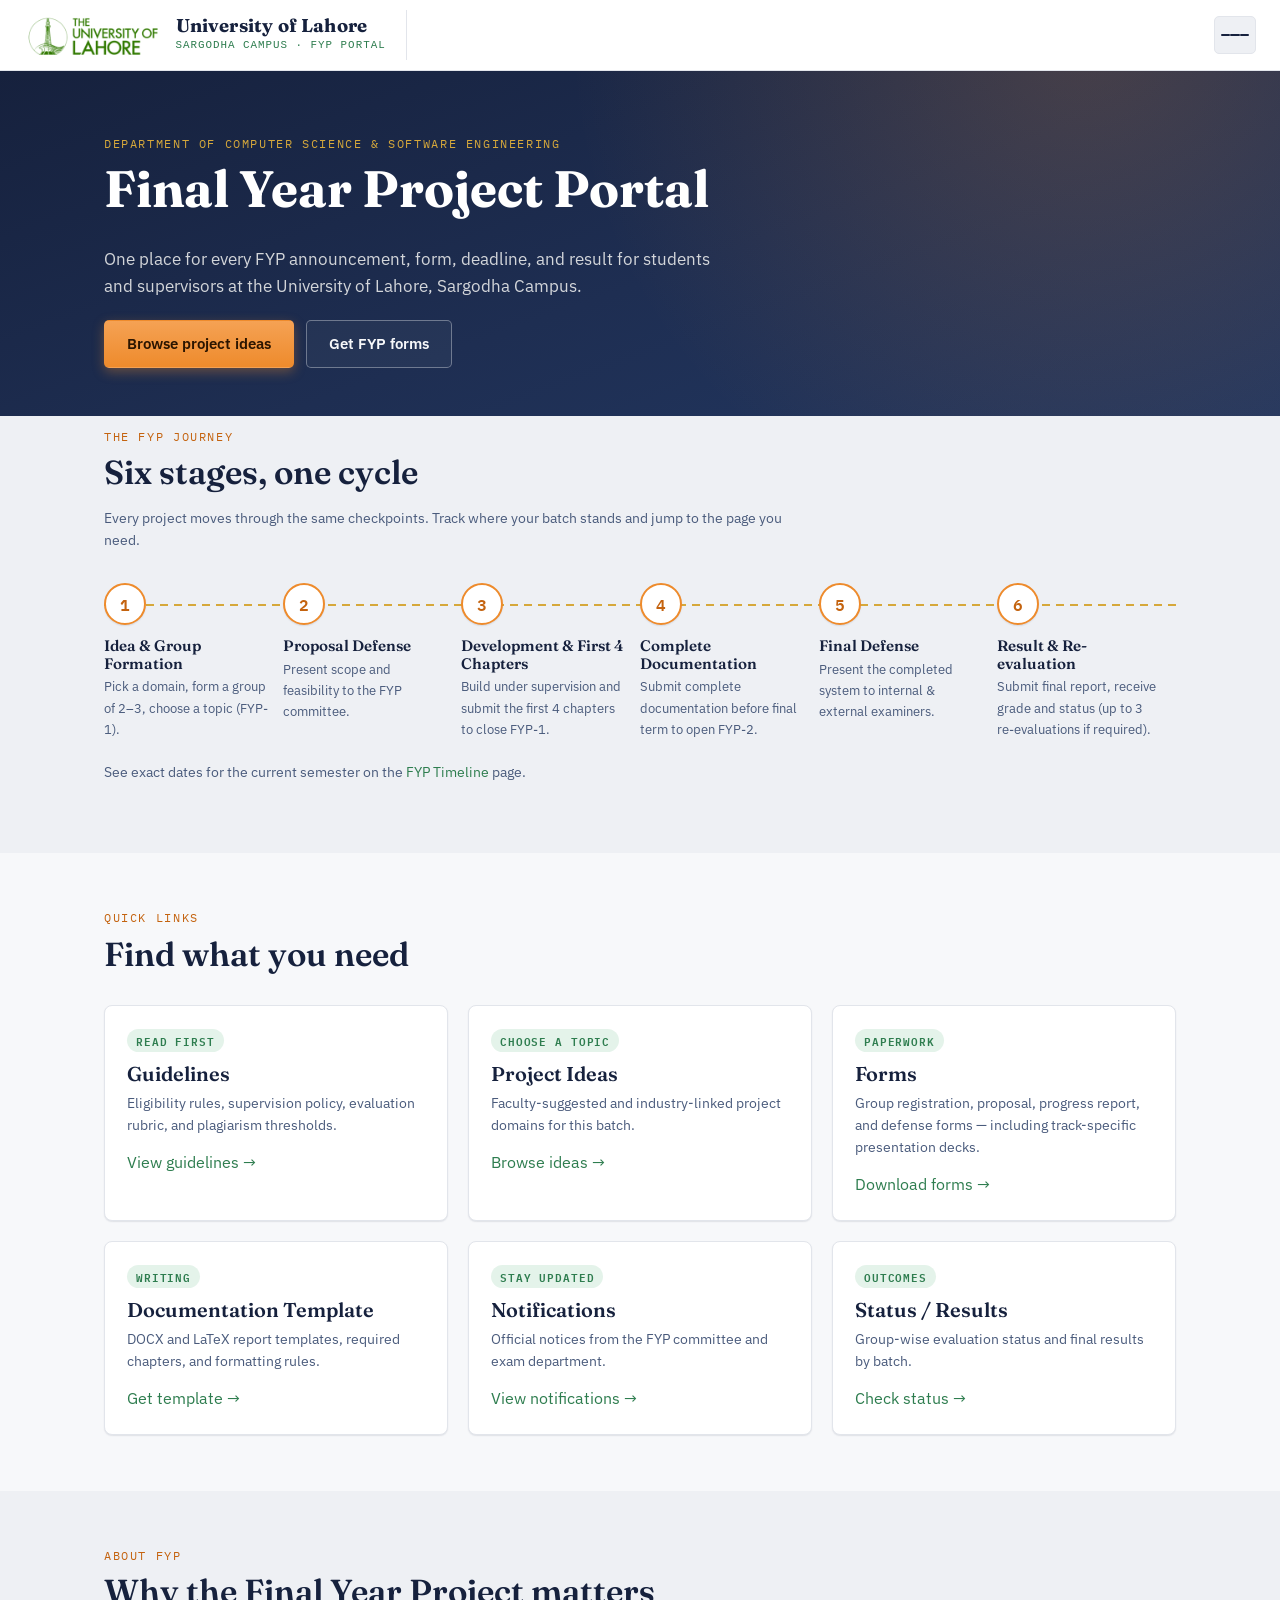
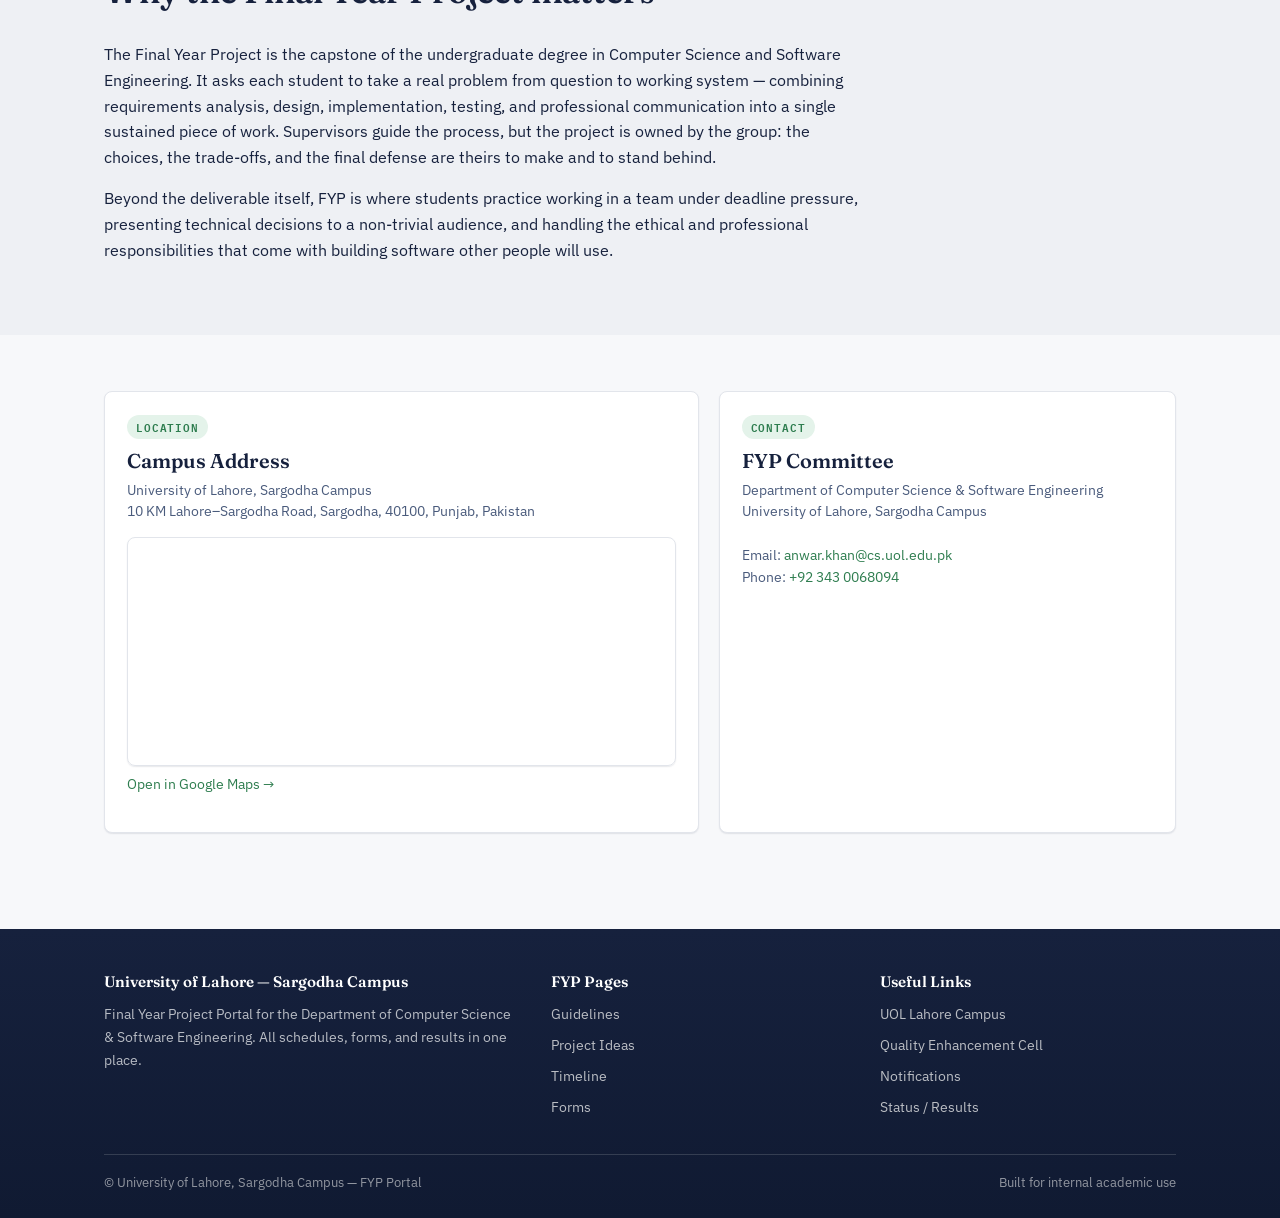
==== commit a884ac6a: "Add files via upload" ====
--- a/index.html
+++ b/index.html
@@ -110,13 +110,13 @@
       <div class="card">
         <span class="tag">Paperwork</span>
         <h3>Forms</h3>
-        <p class="small-note">Group registration, proposal, progress report, and defense forms.</p>
+        <p class="small-note">Group registration, proposal, progress report, and defense forms — including track-specific presentation decks.</p>
         <a href="forms.html">Download forms &rarr;</a>
       </div>
       <div class="card">
         <span class="tag">Writing</span>
         <h3>Documentation Template</h3>
-        <p class="small-note">The official report template with required chapters and formatting.</p>
+        <p class="small-note">DOCX and LaTeX report templates, required chapters, and formatting rules.</p>
         <a href="documentation-template.html">Get template &rarr;</a>
       </div>
       <div class="card">
